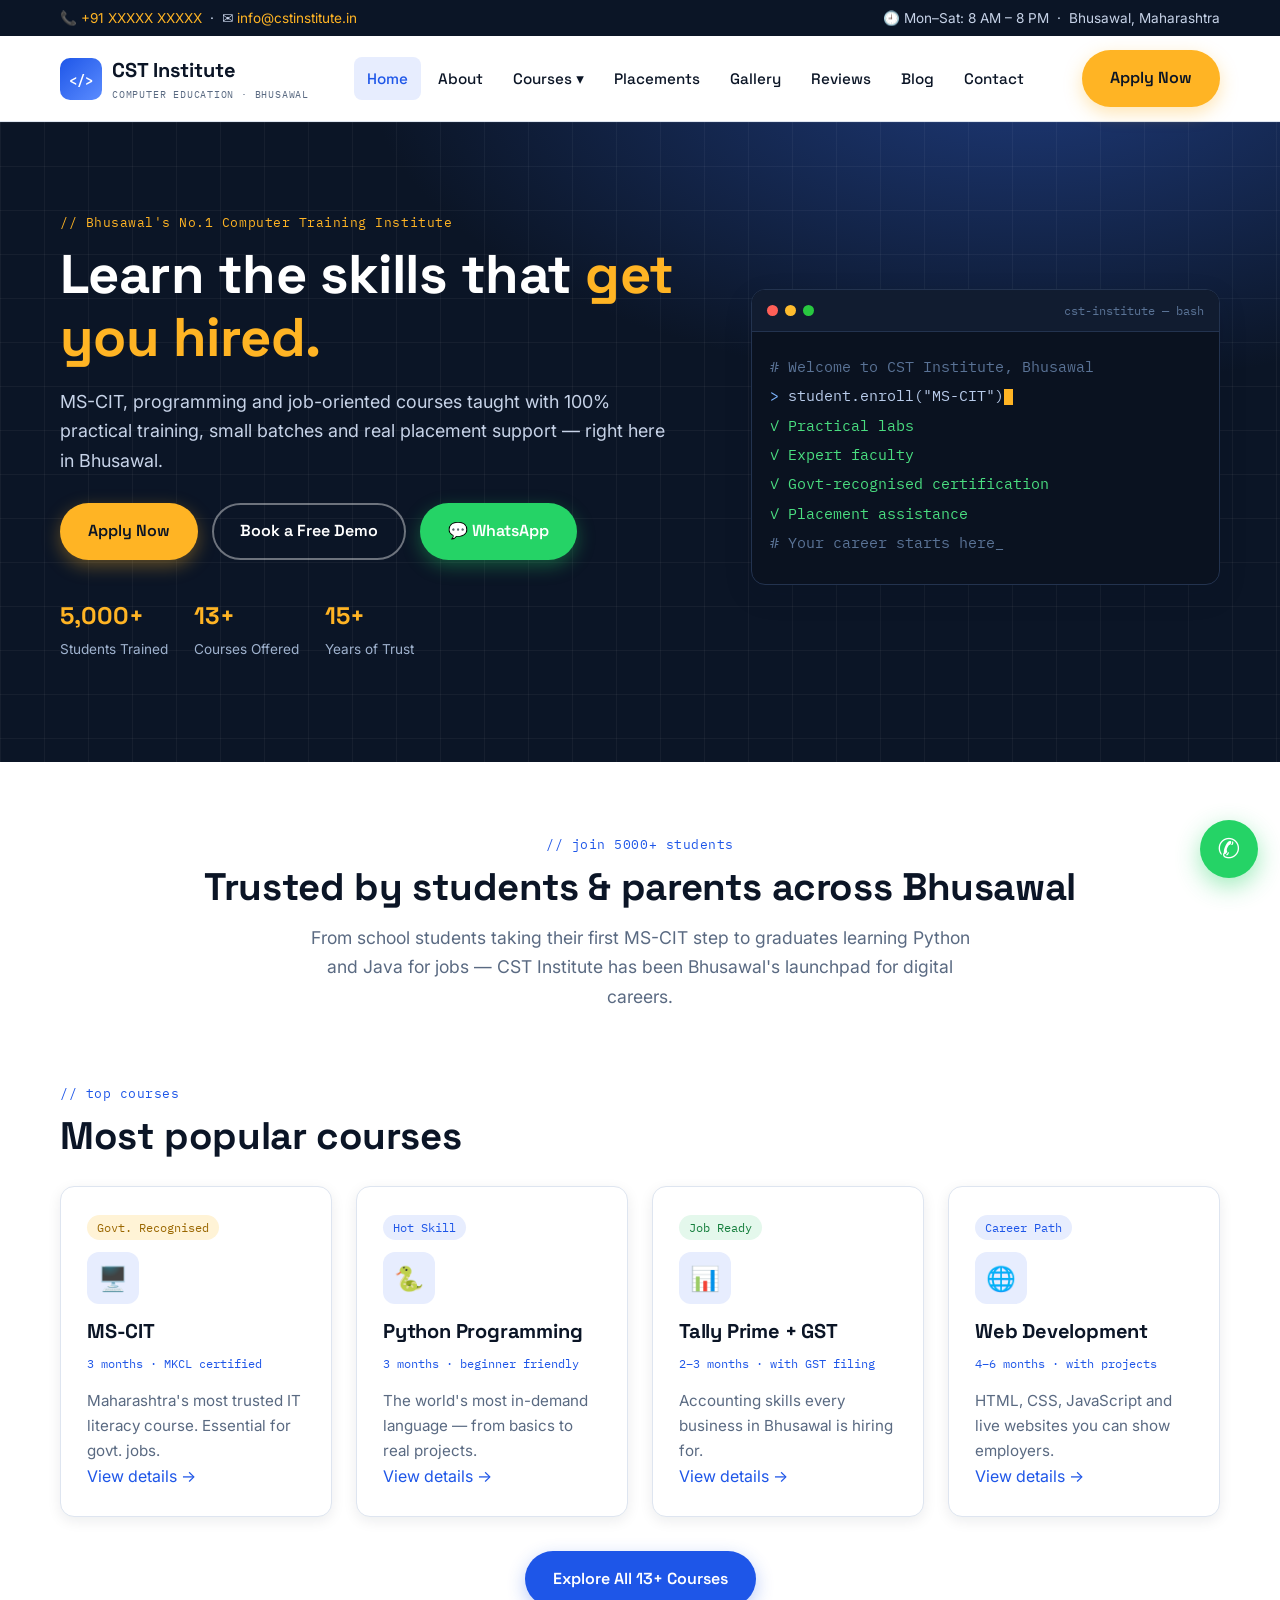
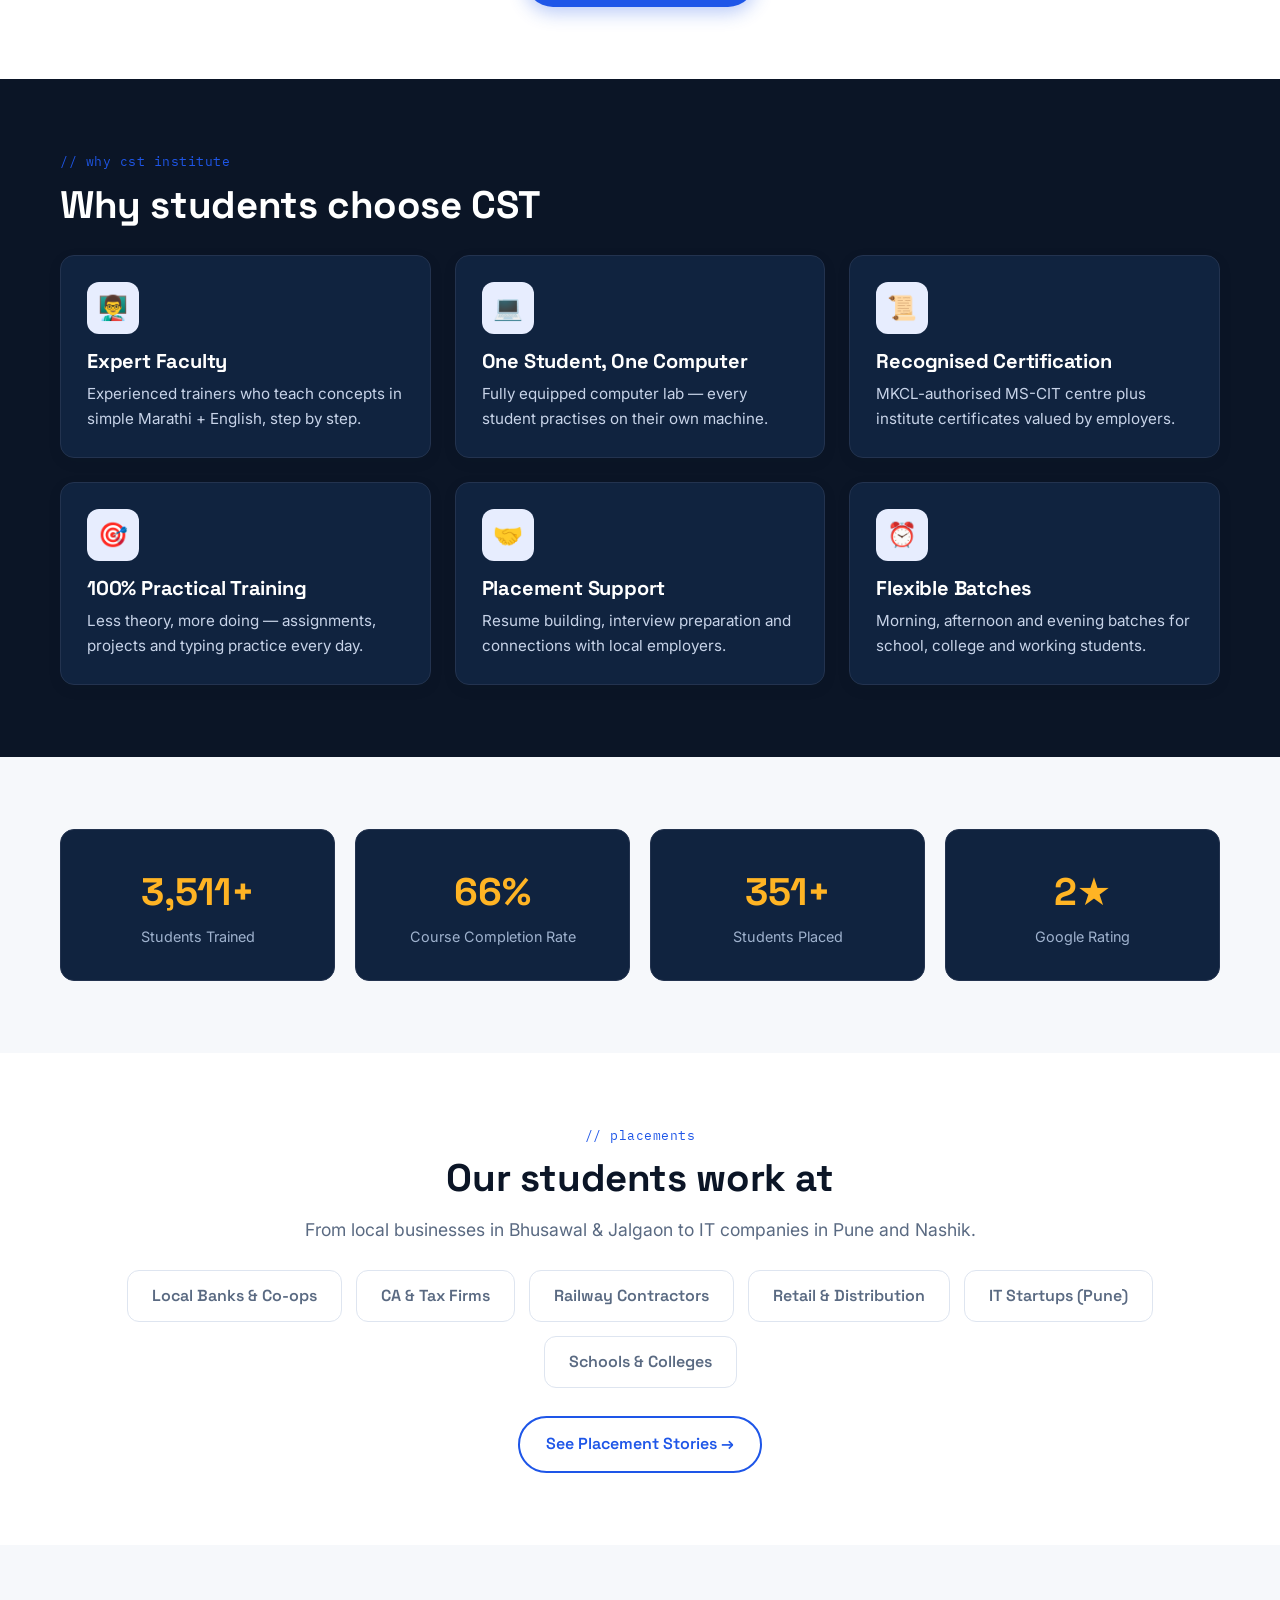
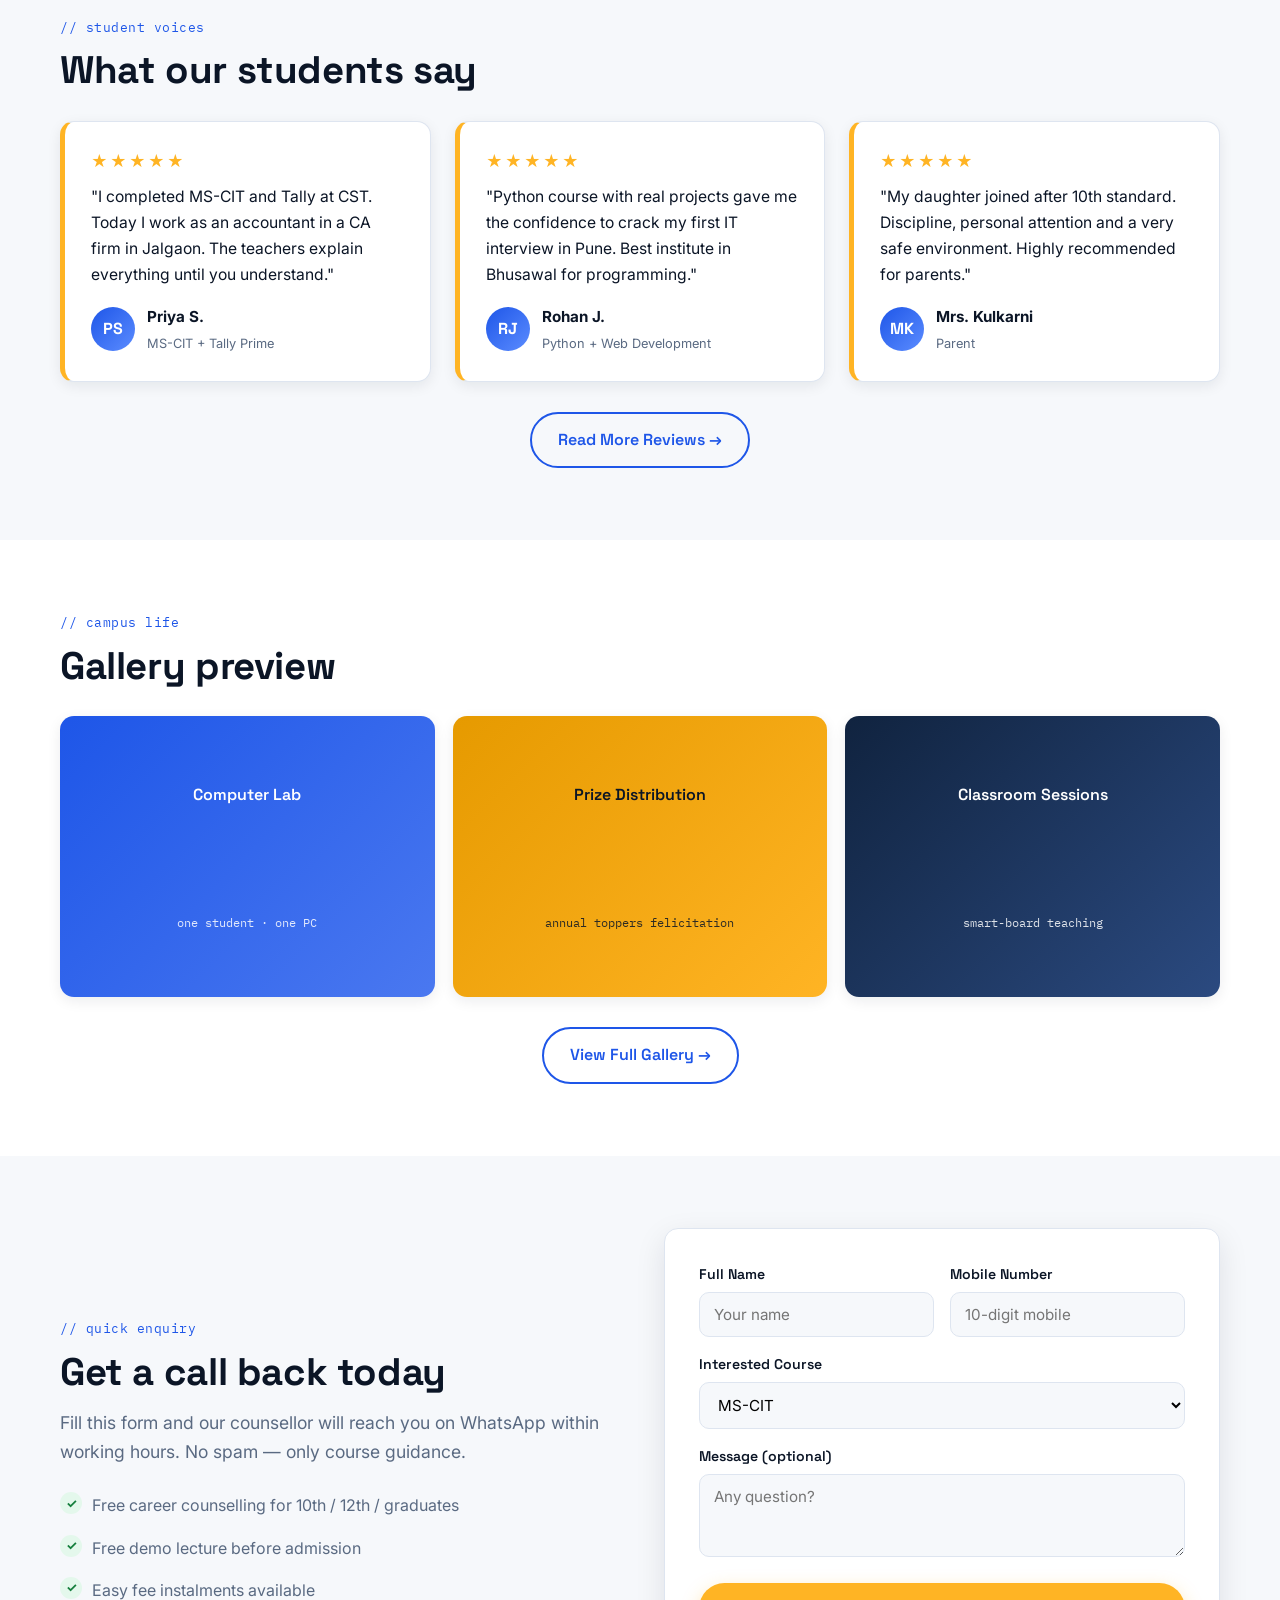
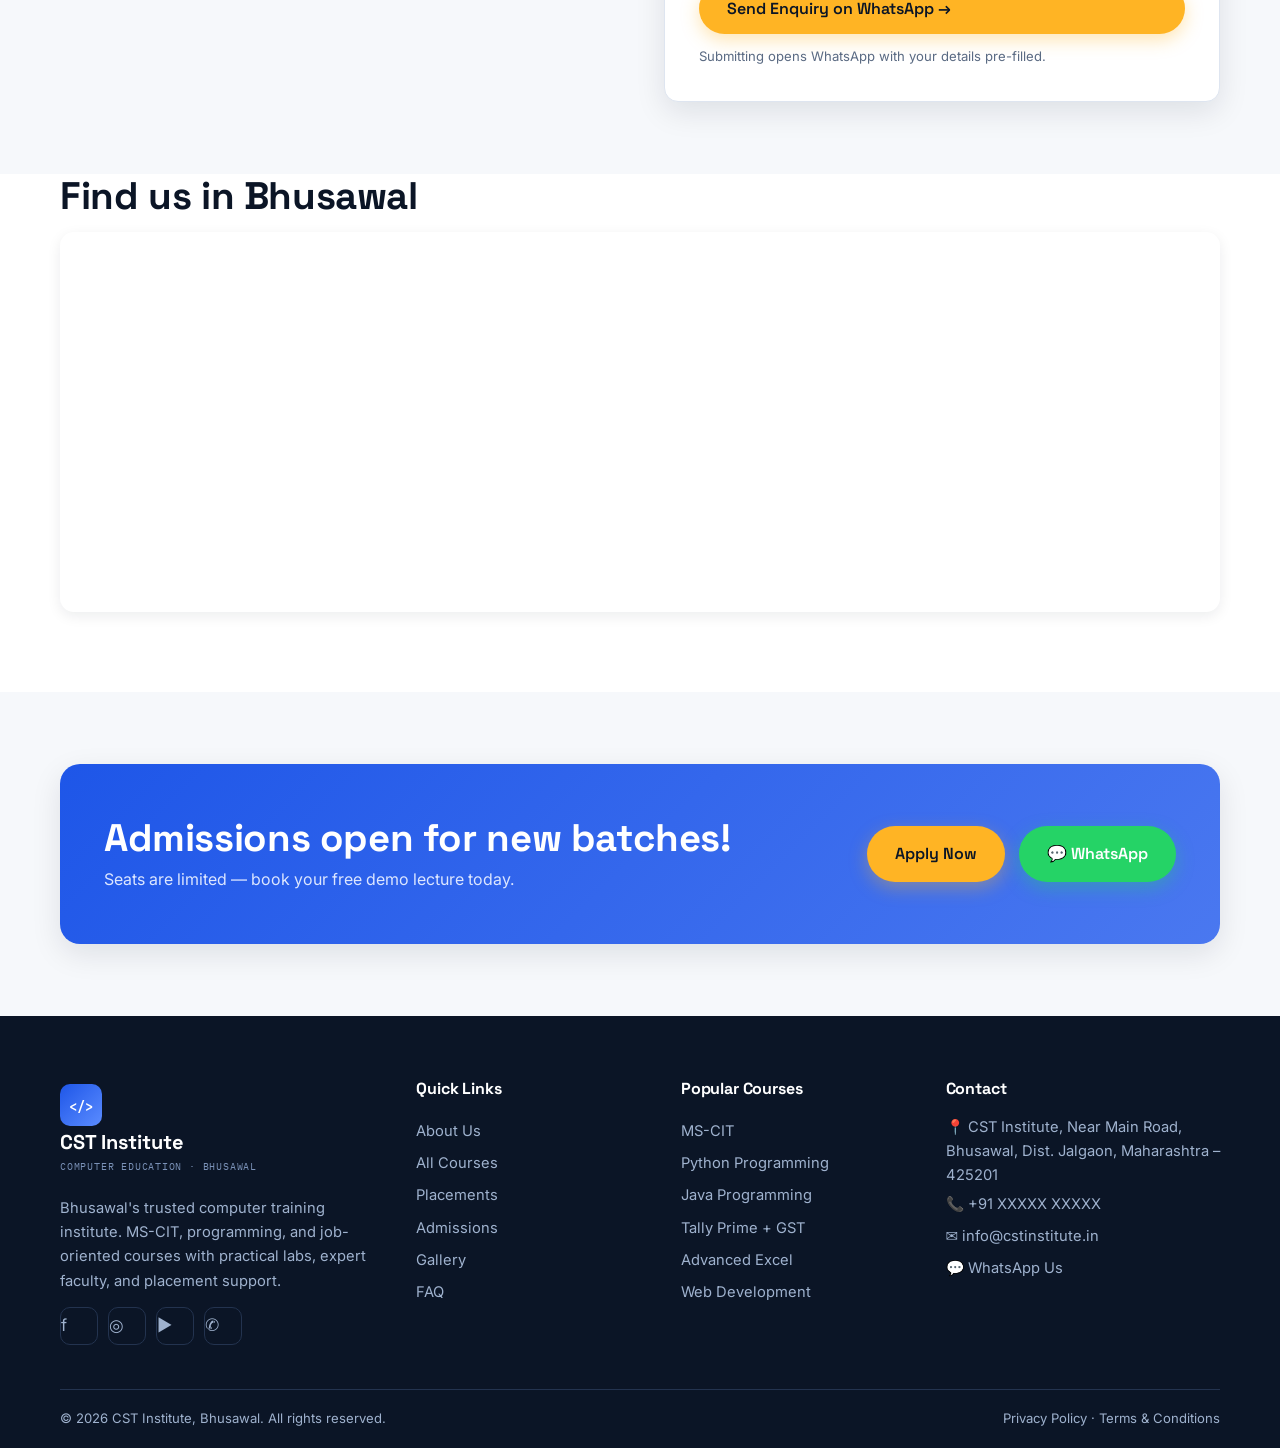
==== index.html @ aeae9a7d "Add files via upload" ====
<!DOCTYPE html>
<html lang="en">
<head>
<meta charset="UTF-8">
<meta name="viewport" content="width=device-width, initial-scale=1.0">
<title>CST Institute Bhusawal | MS-CIT, Python, Java, Tally – Best Computer Classes</title>
<meta name="description" content="Bhusawal's trusted computer institute: MS-CIT (MKCL authorised), C, C++, Java, Python, Tally Prime, Advanced Excel, AI tools & more. Free demo lecture. Apply now!">
<meta property="og:title" content="CST Institute Bhusawal | MS-CIT, Python, Java, Tally – Best Computer Classes">
<meta property="og:description" content="Bhusawal's trusted computer institute: MS-CIT (MKCL authorised), C, C++, Java, Python, Tally Prime, Advanced Excel, AI tools & more. Free demo lecture. Apply now!">
<meta property="og:type" content="website">
<link rel="preconnect" href="https://fonts.googleapis.com">
<link rel="preconnect" href="https://fonts.gstatic.com" crossorigin>
<link href="https://fonts.googleapis.com/css2?family=Space+Grotesk:wght@500;600;700&family=Inter:wght@400;500;600&family=IBM+Plex+Mono:wght@400;500&display=swap" rel="stylesheet">
<link rel="stylesheet" href="assets/style.css">
</head>
<body data-wa="91XXXXXXXXXX">

<div class="topbar">
  <div class="container">
    <span>📞 <a href="tel:+91XXXXXXXXXX">+91 XXXXX XXXXX</a> &nbsp;·&nbsp; ✉️ <a href="mailto:info@cstinstitute.in">info@cstinstitute.in</a></span>
    <span>🕘 Mon–Sat: 8 AM – 8 PM &nbsp;·&nbsp; Bhusawal, Maharashtra</span>
  </div>
</div>
<header class="site">
  <div class="container nav">
    <a class="logo" href="index.html"><span class="mark">&lt;/&gt;</span><span>CST Institute<small>COMPUTER EDUCATION · BHUSAWAL</small></span></a>
    <nav class="menu" id="menu">
      <a href="index.html" class="active">Home</a>
      <a href="about.html">About</a>
      <div class="dropdown">
        <button aria-expanded="false">Courses ▾</button>
        <div class="dropdown-panel">
          <a href="courses.html">All Courses</a>
          <a href="mscit.html">MS-CIT (MKCL)</a>
          <a href="programming.html">Programming Courses</a>
          <a href="job-oriented.html">Job-Oriented Courses</a>
        </div>
      </div>
      <a href="placements.html">Placements</a>
      <a href="gallery.html">Gallery</a>
      <a href="testimonials.html">Reviews</a>
      <a href="blog.html">Blog</a>
      <a href="contact.html">Contact</a>
    </nav>
    <div class="nav-cta">
      <a class="btn btn-primary" href="admissions.html">Apply Now</a>
      <button class="hamburger" aria-label="Open menu" aria-expanded="false">☰</button>
    </div>
  </div>
</header>

<div class="hero">
  <div class="container">
    <div>
      <span class="eyebrow">// Bhusawal's No.1 Computer Training Institute</span>
      <h1>Learn the skills that <span class="hl">get you hired.</span></h1>
      <p>MS-CIT, programming and job-oriented courses taught with 100% practical training, small batches and real placement support — right here in Bhusawal.</p>
      <div class="hero-ctas">
        <a class="btn btn-primary" href="admissions.html">Apply Now</a>
        <a class="btn btn-ghost" href="admissions.html#demo">Book a Free Demo</a>
        <a class="btn btn-wa" href="https://wa.me/91XXXXXXXXXX?text=Hi%20CST%20Institute%2C%20I%20want%20course%20details">💬 WhatsApp</a>
      </div>
      <div class="hero-badges">
        <div><strong data-count="5000" data-suffix="+">0</strong><span>Students Trained</span></div>
        <div><strong data-count="13" data-suffix="+">0</strong><span>Courses Offered</span></div>
        <div><strong data-count="15" data-suffix="+">0</strong><span>Years of Trust</span></div>
      </div>
    </div>
    <div class="terminal reveal" aria-hidden="true">
      <div class="terminal-bar"><i></i><i></i><i></i><span>cst-institute — bash</span></div>
      <div class="terminal-body">
        <div><span class="c"># Welcome to CST Institute, Bhusawal</span></div>
        <div><span class="k">&gt;</span> student.<span id="type-target"></span><span class="cursor"></span></div>
        <div><span class="ok">✓ Practical labs</span></div>
        <div><span class="ok">✓ Expert faculty</span></div>
        <div><span class="ok">✓ Govt-recognised certification</span></div>
        <div><span class="ok">✓ Placement assistance</span></div>
        <div><span class="c"># Your career starts here_</span></div>
      </div>
    </div>
  </div>
</div>

<section class="section-white">
  <div class="container center reveal">
    <span class="eyebrow">// join 5000+ students</span>
    <h2>Trusted by students &amp; parents across Bhusawal</h2>
    <p class="lead">From school students taking their first MS-CIT step to graduates learning Python and Java for jobs — CST Institute has been Bhusawal's launchpad for digital careers.</p>
  </div>
</section>

<section style="padding-top:0" class="section-white">
  <div class="container">
    <span class="eyebrow reveal">// top courses</span>
    <h2 class="reveal">Most popular courses</h2>
    <div class="grid grid-4" style="margin-top:28px">
      <div class="card reveal"><span class="tag gold">Govt. Recognised</span><div class="icon">🖥️</div><h3>MS-CIT</h3><span class="meta">3 months · MKCL certified</span><p>Maharashtra's most trusted IT literacy course. Essential for govt. jobs.</p><a href="mscit.html">View details →</a></div>
      <div class="card reveal"><span class="tag">Hot Skill</span><div class="icon">🐍</div><h3>Python Programming</h3><span class="meta">3 months · beginner friendly</span><p>The world's most in-demand language — from basics to real projects.</p><a href="programming.html">View details →</a></div>
      <div class="card reveal"><span class="tag green">Job Ready</span><div class="icon">📊</div><h3>Tally Prime + GST</h3><span class="meta">2–3 months · with GST filing</span><p>Accounting skills every business in Bhusawal is hiring for.</p><a href="job-oriented.html">View details →</a></div>
      <div class="card reveal"><span class="tag">Career Path</span><div class="icon">🌐</div><h3>Web Development</h3><span class="meta">4–6 months · with projects</span><p>HTML, CSS, JavaScript and live websites you can show employers.</p><a href="programming.html">View details →</a></div>
    </div>
    <div class="center" style="margin-top:34px"><a class="btn btn-blue" href="courses.html">Explore All 13+ Courses</a></div>
  </div>
</section>

<section class="section-dark">
  <div class="container">
    <span class="eyebrow reveal">// why cst institute</span>
    <h2 class="reveal">Why students choose CST</h2>
    <div class="grid grid-3" style="margin-top:28px">
      <div class="card reveal"><div class="icon">👨‍🏫</div><h3>Expert Faculty</h3><p>Experienced trainers who teach concepts in simple Marathi + English, step by step.</p></div>
      <div class="card reveal"><div class="icon">💻</div><h3>One Student, One Computer</h3><p>Fully equipped computer lab — every student practises on their own machine.</p></div>
      <div class="card reveal"><div class="icon">📜</div><h3>Recognised Certification</h3><p>MKCL-authorised MS-CIT centre plus institute certificates valued by employers.</p></div>
      <div class="card reveal"><div class="icon">🎯</div><h3>100% Practical Training</h3><p>Less theory, more doing — assignments, projects and typing practice every day.</p></div>
      <div class="card reveal"><div class="icon">🤝</div><h3>Placement Support</h3><p>Resume building, interview preparation and connections with local employers.</p></div>
      <div class="card reveal"><div class="icon">⏰</div><h3>Flexible Batches</h3><p>Morning, afternoon and evening batches for school, college and working students.</p></div>
    </div>
  </div>
</section>

<section>
  <div class="container">
    <div class="stats">
      <div class="stat reveal"><strong data-count="5000" data-suffix="+">0</strong><span>Students Trained</span></div>
      <div class="stat reveal"><strong data-count="95" data-suffix="%">0</strong><span>Course Completion Rate</span></div>
      <div class="stat reveal"><strong data-count="500" data-suffix="+">0</strong><span>Students Placed</span></div>
      <div class="stat reveal"><strong data-count="4.8" data-suffix="★">0</strong><span>Google Rating</span></div>
    </div>
  </div>
</section>

<section class="section-white">
  <div class="container center">
    <span class="eyebrow reveal">// placements</span>
    <h2 class="reveal">Our students work at</h2>
    <p class="lead reveal">From local businesses in Bhusawal &amp; Jalgaon to IT companies in Pune and Nashik.</p>
    <div class="logo-strip reveal" style="margin-top:26px">
      <span>Local Banks &amp; Co-ops</span><span>CA &amp; Tax Firms</span><span>Railway Contractors</span><span>Retail &amp; Distribution</span><span>IT Startups (Pune)</span><span>Schools &amp; Colleges</span>
    </div>
    <div style="margin-top:28px"><a class="btn btn-outline" href="placements.html">See Placement Stories →</a></div>
  </div>
</section>

<section>
  <div class="container">
    <span class="eyebrow reveal">// student voices</span>
    <h2 class="reveal">What our students say</h2>
    <div class="grid grid-3" style="margin-top:28px">
      <div class="quote reveal"><div class="stars">★★★★★</div><p>"I completed MS-CIT and Tally at CST. Today I work as an accountant in a CA firm in Jalgaon. The teachers explain everything until you understand."</p><footer><div class="avatar">PS</div><div><strong>Priya S.</strong><span>MS-CIT + Tally Prime</span></div></footer></div>
      <div class="quote reveal"><div class="stars">★★★★★</div><p>"Python course with real projects gave me the confidence to crack my first IT interview in Pune. Best institute in Bhusawal for programming."</p><footer><div class="avatar">RJ</div><div><strong>Rohan J.</strong><span>Python + Web Development</span></div></footer></div>
      <div class="quote reveal"><div class="stars">★★★★★</div><p>"My daughter joined after 10th standard. Discipline, personal attention and a very safe environment. Highly recommended for parents."</p><footer><div class="avatar">MK</div><div><strong>Mrs. Kulkarni</strong><span>Parent</span></div></footer></div>
    </div>
    <div class="center" style="margin-top:30px"><a class="btn btn-outline" href="testimonials.html">Read More Reviews →</a></div>
  </div>
</section>

<section class="section-white">
  <div class="container">
    <span class="eyebrow reveal">// campus life</span>
    <h2 class="reveal">Gallery preview</h2>
    <div class="gallery-grid" style="margin-top:28px">
      <div class="ph a reveal">Computer Lab<small>one student · one PC</small></div>
      <div class="ph c reveal">Prize Distribution<small>annual toppers felicitation</small></div>
      <div class="ph b reveal">Classroom Sessions<small>smart-board teaching</small></div>
    </div>
    <div class="center" style="margin-top:30px"><a class="btn btn-outline" href="gallery.html">View Full Gallery →</a></div>
  </div>
</section>

<section>
  <div class="container split">
    <div class="reveal">
      <span class="eyebrow">// quick enquiry</span>
      <h2>Get a call back today</h2>
      <p class="lead">Fill this form and our counsellor will reach you on WhatsApp within working hours. No spam — only course guidance.</p>
      <ul class="checklist" style="margin-top:18px">
        <li>Free career counselling for 10th / 12th / graduates</li>
        <li>Free demo lecture before admission</li>
        <li>Easy fee instalments available</li>
      </ul>
    </div>
    <div class="form-card reveal">
      <form class="wa-form">
        <div class="form-grid">
          <div><label for="h-name">Full Name</label><input id="h-name" name="Name" required placeholder="Your name"></div>
          <div><label for="h-phone">Mobile Number</label><input id="h-phone" name="Mobile" type="tel" required placeholder="10-digit mobile"></div>
          <div class="full"><label for="h-course">Interested Course</label>
            <select id="h-course" name="Course"><option>MS-CIT</option><option>Python</option><option>Java</option><option>C / C++</option><option>Tally Prime</option><option>Advanced Excel</option><option>Web Development</option><option>AI &amp; ChatGPT Tools</option><option>Other</option></select>
          </div>
          <div class="full"><label for="h-msg">Message (optional)</label><textarea id="h-msg" name="Message" rows="3" placeholder="Any question?"></textarea></div>
        </div>
        <button class="btn btn-primary" type="submit" style="margin-top:18px;width:100%">Send Enquiry on WhatsApp →</button>
        <p class="form-note form-success" style="display:none;color:#157F3D">✓ WhatsApp opened — press send to complete your enquiry.</p>
        <p class="form-note">Submitting opens WhatsApp with your details pre-filled.</p>
      </form>
    </div>
  </div>
</section>

<section class="section-white" style="padding-top:0">
  <div class="container">
    <h2 class="reveal">Find us in Bhusawal</h2>
    <iframe class="map-frame reveal" title="CST Institute location map" loading="lazy" src="https://www.google.com/maps?q=Bhusawal,+Maharashtra&output=embed"></iframe>
  </div>
</section>

<section>
  <div class="container">
    <div class="cta-band reveal">
      <div><h2>Admissions open for new batches!</h2><p>Seats are limited — book your free demo lecture today.</p></div>
      <div style="display:flex;gap:14px;flex-wrap:wrap">
        <a class="btn btn-primary" href="admissions.html">Apply Now</a>
        <a class="btn btn-wa" href="https://wa.me/91XXXXXXXXXX?text=Hi%2C%20I%20want%20admission%20details">💬 WhatsApp</a>
      </div>
    </div>
  </div>
</section>

<footer class="site">
  <div class="container">
    <div class="footer-grid">
      <div>
        <a class="logo" href="index.html" style="color:#fff"><span class="mark">&lt;/&gt;</span><span>CST Institute<small style="color:#7B92B8">COMPUTER EDUCATION · BHUSAWAL</small></span></a>
        <p style="margin-top:16px;color:#9FB2CE">Bhusawal's trusted computer training institute. MS-CIT, programming, and job-oriented courses with practical labs, expert faculty, and placement support.</p>
        <div class="socials">
          <a href="#" aria-label="Facebook">f</a>
          <a href="#" aria-label="Instagram">◎</a>
          <a href="#" aria-label="YouTube">▶</a>
          <a href="https://wa.me/91XXXXXXXXXX" aria-label="WhatsApp">✆</a>
        </div>
      </div>
      <div>
        <h4>Quick Links</h4>
        <a href="about.html">About Us</a>
        <a href="courses.html">All Courses</a>
        <a href="placements.html">Placements</a>
        <a href="admissions.html">Admissions</a>
        <a href="gallery.html">Gallery</a>
        <a href="faq.html">FAQ</a>
      </div>
      <div>
        <h4>Popular Courses</h4>
        <a href="mscit.html">MS-CIT</a>
        <a href="programming.html">Python Programming</a>
        <a href="programming.html">Java Programming</a>
        <a href="job-oriented.html">Tally Prime + GST</a>
        <a href="job-oriented.html">Advanced Excel</a>
        <a href="programming.html">Web Development</a>
      </div>
      <div>
        <h4>Contact</h4>
        <p style="color:#9FB2CE">📍 CST Institute, Near Main Road, Bhusawal, Dist. Jalgaon, Maharashtra – 425201</p>
        <a href="tel:+91XXXXXXXXXX">📞 +91 XXXXX XXXXX</a>
        <a href="mailto:info@cstinstitute.in">✉️ info@cstinstitute.in</a>
        <a href="https://wa.me/91XXXXXXXXXX">💬 WhatsApp Us</a>
      </div>
    </div>
    <div class="footer-bottom">
      <span>© <span id="year"></span> CST Institute, Bhusawal. All rights reserved.</span>
      <span><a href="privacy.html" style="display:inline">Privacy Policy</a> · <a href="terms.html" style="display:inline">Terms &amp; Conditions</a></span>
    </div>
  </div>
</footer>
<a class="wa-float" href="https://wa.me/91XXXXXXXXXX?text=Hi%20CST%20Institute%2C%20I%20want%20course%20details" aria-label="Chat on WhatsApp">✆</a>
<script src="assets/main.js"></script>
</body>
</html>
---- assets/style.css ----
/* ============================================================
   CST Institute, Bhusawal — Site Stylesheet
   Palette: ink #0B1526 · paper #F6F8FB · blue #1E56E8 · marigold #FFB424
   Type: Space Grotesk (display) · Inter (body) · IBM Plex Mono (labels)
   ============================================================ */
:root{
  --ink:#0B1526;
  --navy:#10233F;
  --paper:#F6F8FB;
  --white:#FFFFFF;
  --blue:#1E56E8;
  --blue-dark:#1240B8;
  --blue-soft:#E7EDFE;
  --marigold:#FFB424;
  --marigold-dark:#E69A00;
  --green:#25D366;
  --line:#DEE5F0;
  --muted:#5A6A82;
  --radius:14px;
  --shadow:0 10px 30px rgba(11,21,38,.10);
  --shadow-sm:0 4px 14px rgba(11,21,38,.08);
  --font-display:"Space Grotesk",system-ui,sans-serif;
  --font-body:"Inter",system-ui,sans-serif;
  --font-mono:"IBM Plex Mono",ui-monospace,monospace;
}
*{margin:0;padding:0;box-sizing:border-box}
html{scroll-behavior:smooth}
@media (prefers-reduced-motion:reduce){
  html{scroll-behavior:auto}
  *,*::before,*::after{animation-duration:.01ms!important;transition-duration:.01ms!important}
}
body{font-family:var(--font-body);color:var(--ink);background:var(--paper);line-height:1.65;font-size:16px}
img{max-width:100%;display:block}
a{color:var(--blue);text-decoration:none}
a:hover{text-decoration:underline}
:focus-visible{outline:3px solid var(--marigold);outline-offset:2px;border-radius:4px}
.container{width:min(1160px,92%);margin-inline:auto}
section{padding:72px 0}
h1,h2,h3,h4{font-family:var(--font-display);line-height:1.15;letter-spacing:-.01em}
h1{font-size:clamp(2rem,5vw,3.4rem)}
h2{font-size:clamp(1.6rem,3.4vw,2.4rem);margin-bottom:14px}
h3{font-size:1.25rem}
p{color:var(--muted)}
.lead{font-size:1.1rem;max-width:62ch}
.eyebrow{font-family:var(--font-mono);font-size:.82rem;letter-spacing:.04em;color:var(--blue);display:block;margin-bottom:10px}
.center{text-align:center}
.center .lead{margin-inline:auto}

/* ---------- Buttons ---------- */
.btn{display:inline-flex;align-items:center;gap:8px;font-family:var(--font-display);font-weight:600;font-size:1rem;padding:13px 26px;border-radius:999px;border:2px solid transparent;cursor:pointer;transition:transform .15s,box-shadow .15s,background .15s;text-decoration:none}
.btn:hover{text-decoration:none;transform:translateY(-2px)}
.btn-primary{background:var(--marigold);color:var(--ink);box-shadow:0 6px 18px rgba(255,180,36,.35)}
.btn-primary:hover{background:var(--marigold-dark)}
.btn-blue{background:var(--blue);color:#fff;box-shadow:0 6px 18px rgba(30,86,232,.30)}
.btn-blue:hover{background:var(--blue-dark)}
.btn-ghost{border-color:rgba(255,255,255,.4);color:#fff}
.btn-ghost:hover{border-color:#fff;background:rgba(255,255,255,.08)}
.btn-outline{border-color:var(--blue);color:var(--blue)}
.btn-outline:hover{background:var(--blue-soft)}
.btn-wa{background:var(--green);color:#fff;box-shadow:0 6px 18px rgba(37,211,102,.35)}
.btn-wa:hover{background:#1DB955}

/* ---------- Top bar + Header ---------- */
.topbar{background:var(--ink);color:#C7D3E8;font-size:.85rem;padding:7px 0}
.topbar .container{display:flex;justify-content:space-between;gap:12px;flex-wrap:wrap}
.topbar a{color:var(--marigold)}
header.site{position:sticky;top:0;z-index:50;background:rgba(255,255,255,.92);backdrop-filter:blur(10px);border-bottom:1px solid var(--line)}
.nav{display:flex;align-items:center;justify-content:space-between;padding:14px 0;gap:16px}
.logo{display:flex;align-items:center;gap:10px;font-family:var(--font-display);font-weight:700;font-size:1.25rem;color:var(--ink);text-decoration:none}
.logo:hover{text-decoration:none}
.logo .mark{width:42px;height:42px;border-radius:10px;background:linear-gradient(135deg,var(--blue),#5B8CFF);color:#fff;display:grid;place-items:center;font-family:var(--font-mono);font-size:.9rem;font-weight:600}
.logo small{display:block;font-family:var(--font-mono);font-weight:400;font-size:.62rem;color:var(--muted);letter-spacing:.08em}
nav.menu{display:flex;gap:4px;align-items:center;flex-wrap:wrap}
nav.menu>a,.dropdown>button{font-family:var(--font-display);font-weight:500;font-size:.95rem;color:var(--ink);padding:9px 13px;border-radius:8px;background:none;border:0;cursor:pointer}
nav.menu>a:hover,.dropdown>button:hover{background:var(--blue-soft);color:var(--blue);text-decoration:none}
nav.menu>a.active{color:var(--blue);background:var(--blue-soft)}
.dropdown{position:relative}
.dropdown-panel{position:absolute;top:110%;left:0;background:#fff;border:1px solid var(--line);border-radius:12px;box-shadow:var(--shadow);min-width:230px;padding:8px;display:none;z-index:60}
.dropdown-panel a{display:block;padding:10px 14px;border-radius:8px;color:var(--ink);font-size:.93rem}
.dropdown-panel a:hover{background:var(--blue-soft);color:var(--blue);text-decoration:none}
.dropdown.open .dropdown-panel{display:block}
.nav-cta{display:flex;gap:10px;align-items:center}
.hamburger{display:none;background:none;border:0;font-size:1.7rem;cursor:pointer;color:var(--ink)}

/* ---------- Hero ---------- */
.hero{background:radial-gradient(1200px 600px at 80% -10%,#1E3A7A 0%,var(--ink) 55%);color:#fff;padding:90px 0 100px;position:relative;overflow:hidden}
.hero::before{content:"";position:absolute;inset:0;background-image:linear-gradient(rgba(255,255,255,.045) 1px,transparent 1px),linear-gradient(90deg,rgba(255,255,255,.045) 1px,transparent 1px);background-size:44px 44px;pointer-events:none}
.hero .container{display:grid;grid-template-columns:1.15fr .85fr;gap:56px;align-items:center;position:relative}
.hero .eyebrow{color:var(--marigold)}
.hero h1{color:#fff;margin-bottom:18px}
.hero h1 .hl{color:var(--marigold)}
.hero p{color:#C7D3E8;font-size:1.12rem;max-width:56ch;margin-bottom:28px}
.hero-ctas{display:flex;gap:14px;flex-wrap:wrap}
.hero-badges{display:flex;gap:26px;margin-top:36px;flex-wrap:wrap}
.hero-badges div strong{display:block;font-family:var(--font-display);font-size:1.5rem;color:var(--marigold)}
.hero-badges div span{font-size:.85rem;color:#9FB2CE}

/* Terminal (signature element) */
.terminal{background:#0A1220;border:1px solid #23334F;border-radius:var(--radius);box-shadow:var(--shadow);overflow:hidden;font-family:var(--font-mono)}
.terminal-bar{display:flex;align-items:center;gap:7px;padding:11px 15px;background:#111C30;border-bottom:1px solid #23334F}
.terminal-bar i{width:11px;height:11px;border-radius:50%;display:inline-block}
.terminal-bar i:nth-child(1){background:#FF5F57}.terminal-bar i:nth-child(2){background:#FEBC2E}.terminal-bar i:nth-child(3){background:#28C840}
.terminal-bar span{margin-left:auto;font-size:.72rem;color:#5A7396}
.terminal-body{padding:20px 18px 26px;font-size:.92rem;line-height:2;color:#B9CCEB;min-height:230px}
.terminal-body .c{color:#5A7396}
.terminal-body .k{color:#7EB6FF}
.terminal-body .s{color:#FFD37E}
.terminal-body .ok{color:#4ADE80}
.cursor{display:inline-block;width:9px;height:1.1em;background:var(--marigold);vertical-align:text-bottom;animation:blink 1s steps(1) infinite}
@keyframes blink{50%{opacity:0}}

/* ---------- Cards / Grids ---------- */
.grid{display:grid;gap:24px}
.grid-2{grid-template-columns:repeat(2,1fr)}
.grid-3{grid-template-columns:repeat(3,1fr)}
.grid-4{grid-template-columns:repeat(4,1fr)}
.card{background:#fff;border:1px solid var(--line);border-radius:var(--radius);padding:26px;box-shadow:var(--shadow-sm);transition:transform .18s,box-shadow .18s}
.card:hover{transform:translateY(-4px);box-shadow:var(--shadow)}
.card .icon{width:52px;height:52px;border-radius:12px;background:var(--blue-soft);display:grid;place-items:center;font-size:1.5rem;margin-bottom:16px}
.card h3{margin-bottom:8px}
.card p{font-size:.95rem}
.card .meta{font-family:var(--font-mono);font-size:.78rem;color:var(--blue);margin:10px 0 14px;display:block}
.tag{display:inline-block;font-family:var(--font-mono);font-size:.72rem;background:var(--blue-soft);color:var(--blue);padding:3px 10px;border-radius:999px;margin-bottom:12px}
.tag.gold{background:#FFF3D6;color:#9A6700}
.tag.green{background:#E4F8EC;color:#157F3D}

/* ---------- Section themes ---------- */
.section-dark{background:var(--ink);color:#fff}
.section-dark h2{color:#fff}
.section-dark p{color:#C7D3E8}
.section-dark .card{background:var(--navy);border-color:#23334F}
.section-dark .card h3{color:#fff}
.section-blue{background:linear-gradient(135deg,var(--blue),#4A78F0);color:#fff}
.section-blue h2{color:#fff}
.section-blue p{color:#DCE6FF}
.section-white{background:#fff}

/* ---------- Stats ---------- */
.stats{display:grid;grid-template-columns:repeat(4,1fr);gap:20px;text-align:center}
.stat{background:var(--navy);border:1px solid #23334F;border-radius:var(--radius);padding:30px 16px}
.stat strong{display:block;font-family:var(--font-display);font-size:2.4rem;color:var(--marigold)}
.stat span{font-size:.9rem;color:#9FB2CE}

/* ---------- Tables ---------- */
table{width:100%;border-collapse:collapse;background:#fff;border-radius:var(--radius);overflow:hidden;box-shadow:var(--shadow-sm)}
th,td{padding:14px 18px;text-align:left;border-bottom:1px solid var(--line);font-size:.95rem}
th{background:var(--ink);color:#fff;font-family:var(--font-display);font-weight:600}
tr:last-child td{border-bottom:0}
td{color:var(--muted)}
td:first-child{color:var(--ink);font-weight:600}

/* ---------- Testimonials ---------- */
.quote{background:#fff;border:1px solid var(--line);border-left:5px solid var(--marigold);border-radius:var(--radius);padding:26px;box-shadow:var(--shadow-sm)}
.quote p{font-size:.98rem;color:var(--ink)}
.quote footer{margin-top:16px;display:flex;align-items:center;gap:12px}
.quote .avatar{width:44px;height:44px;border-radius:50%;background:linear-gradient(135deg,var(--blue),#5B8CFF);color:#fff;display:grid;place-items:center;font-family:var(--font-display);font-weight:700}
.quote footer strong{display:block;font-size:.95rem}
.quote footer span{font-size:.8rem;color:var(--muted)}
.stars{color:var(--marigold);letter-spacing:2px;margin-bottom:10px}

/* ---------- Gallery ---------- */
.gallery-grid{display:grid;grid-template-columns:repeat(3,1fr);gap:18px}
.ph{aspect-ratio:4/3;border-radius:var(--radius);display:grid;place-items:center;text-align:center;color:#fff;font-family:var(--font-display);font-weight:600;padding:16px;position:relative;overflow:hidden;box-shadow:var(--shadow-sm)}
.ph small{display:block;font-family:var(--font-mono);font-weight:400;font-size:.72rem;opacity:.85;margin-top:6px}
.ph.a{background:linear-gradient(135deg,#1E56E8,#4A78F0)}
.ph.b{background:linear-gradient(135deg,#10233F,#2B4A80)}
.ph.c{background:linear-gradient(135deg,#E69A00,#FFB424);color:var(--ink)}
.ph.d{background:linear-gradient(135deg,#0E7A55,#25D366)}

/* ---------- FAQ ---------- */
.faq-item{background:#fff;border:1px solid var(--line);border-radius:12px;margin-bottom:12px;overflow:hidden}
.faq-item summary{cursor:pointer;padding:18px 22px;font-family:var(--font-display);font-weight:600;list-style:none;display:flex;justify-content:space-between;align-items:center;gap:12px}
.faq-item summary::-webkit-details-marker{display:none}
.faq-item summary::after{content:"+";font-size:1.4rem;color:var(--blue);flex-shrink:0}
.faq-item[open] summary::after{content:"–"}
.faq-item .faq-a{padding:0 22px 20px;color:var(--muted);font-size:.95rem}

/* ---------- Forms ---------- */
.form-card{background:#fff;border:1px solid var(--line);border-radius:var(--radius);padding:34px;box-shadow:var(--shadow)}
.form-grid{display:grid;grid-template-columns:1fr 1fr;gap:16px}
.form-grid .full{grid-column:1/-1}
label{font-family:var(--font-display);font-weight:600;font-size:.88rem;display:block;margin-bottom:6px}
input,select,textarea{width:100%;padding:12px 14px;border:1.5px solid var(--line);border-radius:10px;font-family:var(--font-body);font-size:.95rem;background:var(--paper)}
input:focus,select:focus,textarea:focus{outline:none;border-color:var(--blue);background:#fff}
.form-note{font-size:.82rem;color:var(--muted);margin-top:12px}

/* ---------- CTA band ---------- */
.cta-band{background:linear-gradient(135deg,var(--blue),#4A78F0);border-radius:20px;padding:52px 44px;color:#fff;display:flex;justify-content:space-between;align-items:center;gap:28px;flex-wrap:wrap;box-shadow:var(--shadow)}
.cta-band h2{color:#fff;margin-bottom:6px}
.cta-band p{color:#DCE6FF;margin:0}

/* ---------- Timeline / steps ---------- */
.steps{counter-reset:step;display:grid;grid-template-columns:repeat(4,1fr);gap:22px}
.step{background:#fff;border:1px solid var(--line);border-radius:var(--radius);padding:26px;position:relative}
.step::before{counter-increment:step;content:counter(step,decimal-leading-zero);font-family:var(--font-mono);color:var(--marigold-dark);background:#FFF3D6;padding:4px 10px;border-radius:8px;font-size:.85rem;display:inline-block;margin-bottom:14px}
.step h3{font-size:1.05rem;margin-bottom:6px}
.step p{font-size:.9rem}

/* ---------- Footer ---------- */
footer.site{background:var(--ink);color:#9FB2CE;padding:64px 0 0;font-size:.92rem}
.footer-grid{display:grid;grid-template-columns:1.4fr 1fr 1fr 1.2fr;gap:36px;padding-bottom:44px}
footer.site h4{color:#fff;font-size:1rem;margin-bottom:16px}
footer.site a{color:#9FB2CE;display:block;padding:4px 0}
footer.site a:hover{color:var(--marigold)}
.footer-bottom{border-top:1px solid #23334F;padding:18px 0;display:flex;justify-content:space-between;gap:12px;flex-wrap:wrap;font-size:.82rem}
.socials{display:flex;gap:10px;margin-top:14px}
.socials a{width:38px;height:38px;border:1px solid #23334F;border-radius:10px;display:grid;place-items:center;font-size:1.05rem;padding:0}
.socials a:hover{border-color:var(--marigold)}

/* ---------- Floating WhatsApp ---------- */
.wa-float{position:fixed;bottom:22px;right:22px;z-index:80;background:var(--green);color:#fff;width:58px;height:58px;border-radius:50%;display:grid;place-items:center;font-size:1.7rem;box-shadow:0 8px 24px rgba(37,211,102,.45);transition:transform .15s}
.wa-float:hover{transform:scale(1.08);text-decoration:none}

/* ---------- Page hero (inner pages) ---------- */
.page-hero{background:radial-gradient(900px 400px at 85% -20%,#1E3A7A 0%,var(--ink) 60%);color:#fff;padding:64px 0 56px}
.page-hero h1{color:#fff;margin-bottom:10px}
.page-hero p{color:#C7D3E8;max-width:64ch}
.crumbs{font-family:var(--font-mono);font-size:.78rem;color:#7B92B8;margin-bottom:16px}
.crumbs a{color:#7B92B8}

/* ---------- Misc ---------- */
.checklist{list-style:none}
.checklist li{padding:8px 0 8px 32px;position:relative;color:var(--muted)}
.checklist li::before{content:"✓";position:absolute;left:0;top:8px;width:22px;height:22px;background:#E4F8EC;color:#157F3D;border-radius:50%;display:grid;place-items:center;font-size:.8rem;font-weight:700}
.split{display:grid;grid-template-columns:1fr 1fr;gap:48px;align-items:center}
.notice{background:#FFF3D6;border:1px solid #F5D687;border-radius:12px;padding:16px 20px;font-size:.9rem;color:#7A5200}
.map-frame{border:0;width:100%;height:380px;border-radius:var(--radius);box-shadow:var(--shadow-sm)}
.logo-strip{display:flex;gap:14px;flex-wrap:wrap;justify-content:center}
.logo-strip span{font-family:var(--font-display);font-weight:600;background:#fff;border:1px solid var(--line);padding:12px 24px;border-radius:12px;color:var(--muted)}
.reveal{opacity:0;transform:translateY(24px);transition:opacity .6s,transform .6s}
.reveal.in{opacity:1;transform:none}

/* ---------- Responsive ---------- */
@media (max-width:980px){
  .grid-4{grid-template-columns:repeat(2,1fr)}
  .grid-3{grid-template-columns:repeat(2,1fr)}
  .stats{grid-template-columns:repeat(2,1fr)}
  .steps{grid-template-columns:repeat(2,1fr)}
  .footer-grid{grid-template-columns:1fr 1fr}
  .hero .container,.split{grid-template-columns:1fr}
  .gallery-grid{grid-template-columns:repeat(2,1fr)}
}
@media (max-width:720px){
  nav.menu{display:none;position:absolute;top:100%;left:0;right:0;background:#fff;flex-direction:column;align-items:stretch;padding:14px;border-bottom:1px solid var(--line);box-shadow:var(--shadow)}
  nav.menu.open{display:flex}
  .dropdown-panel{position:static;box-shadow:none;border:0;padding-left:16px}
  .hamburger{display:block}
  .nav-cta .btn{display:none}
  .grid-2,.grid-3,.grid-4,.form-grid,.gallery-grid{grid-template-columns:1fr}
  section{padding:52px 0}
  .cta-band{padding:36px 26px}
}
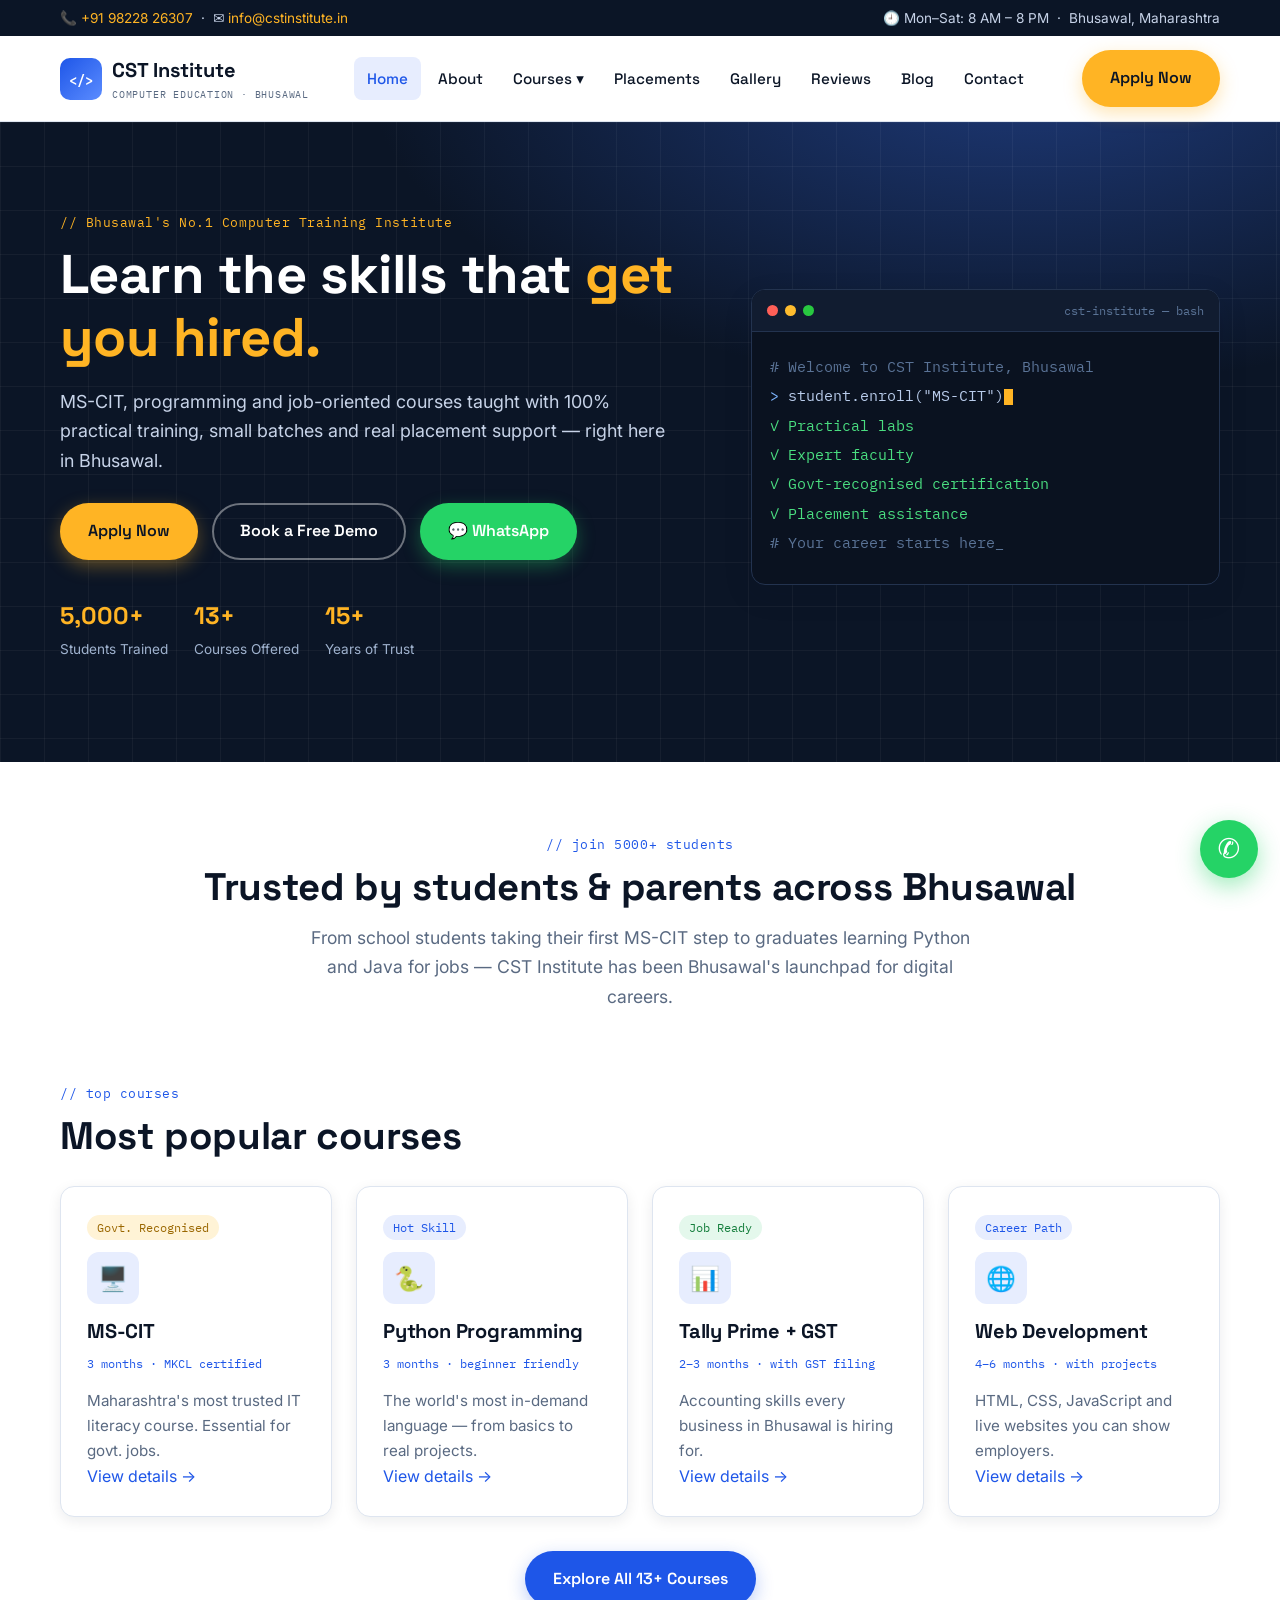
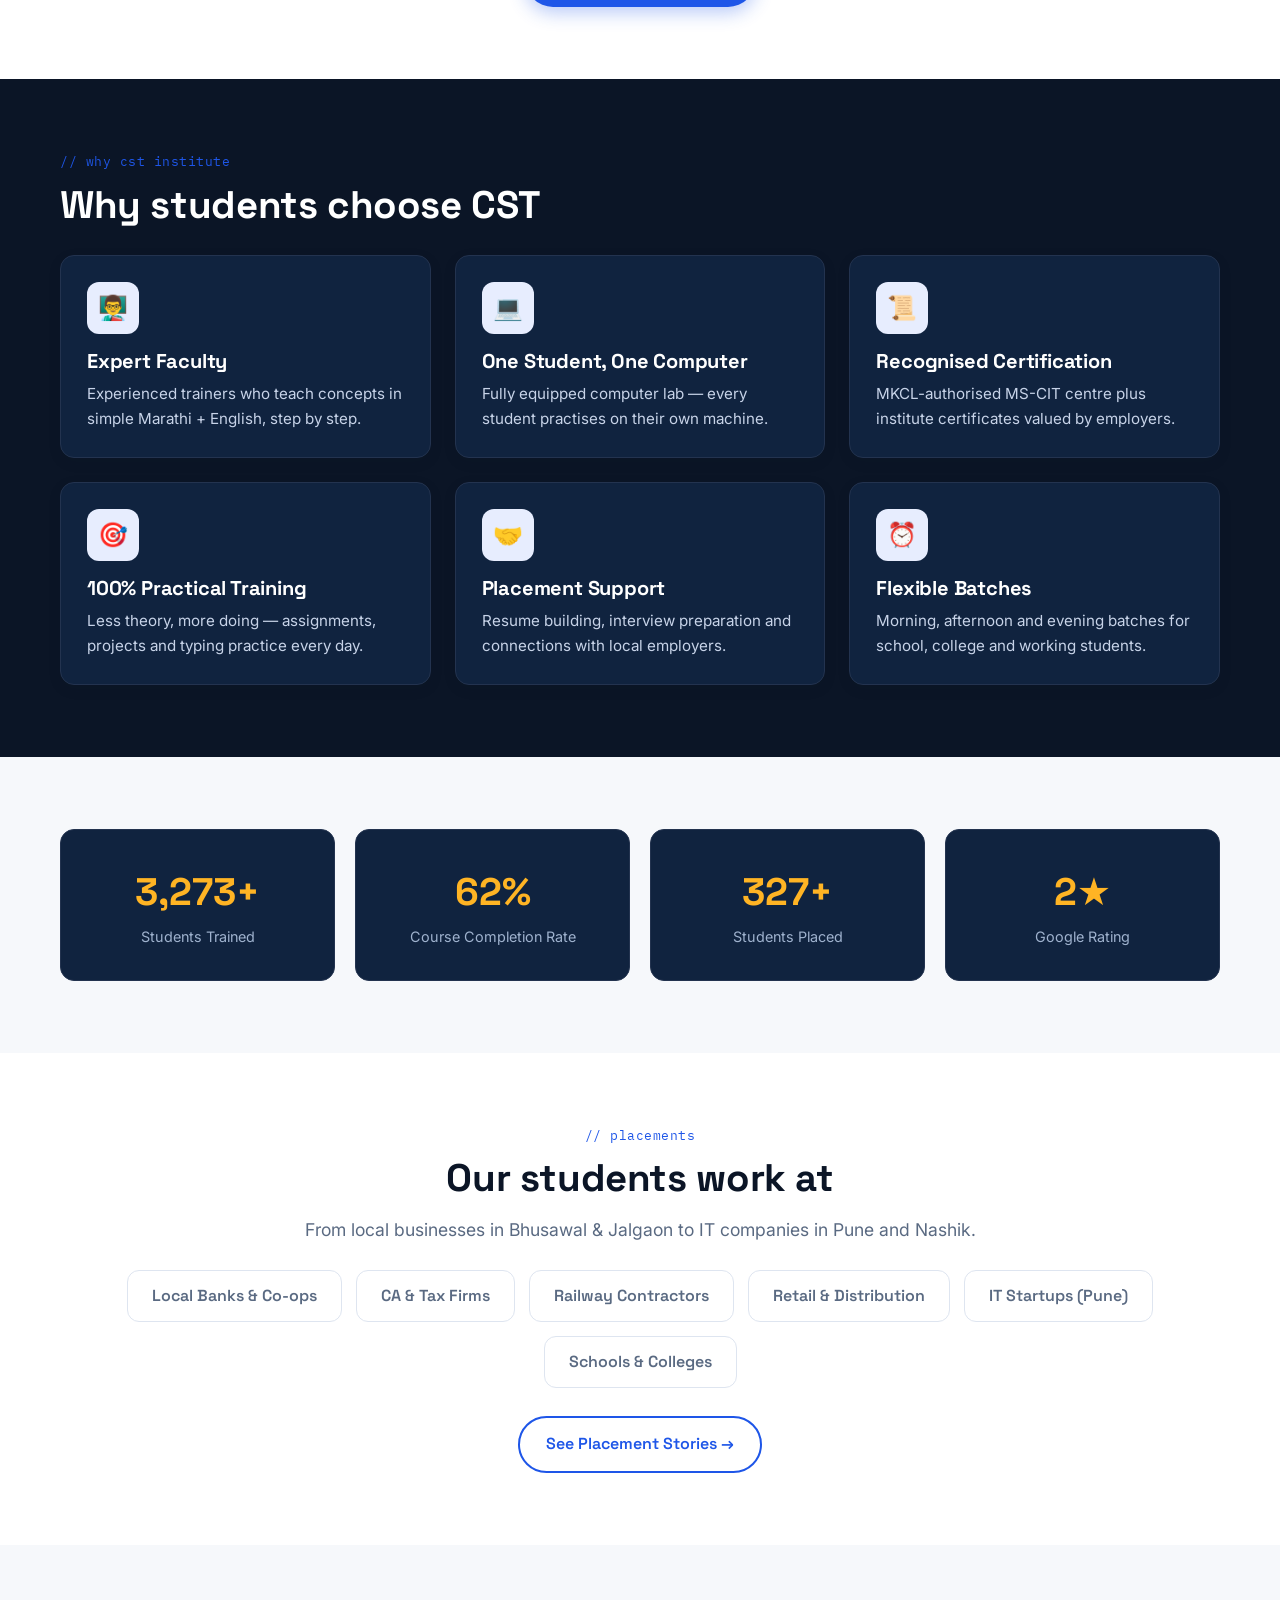
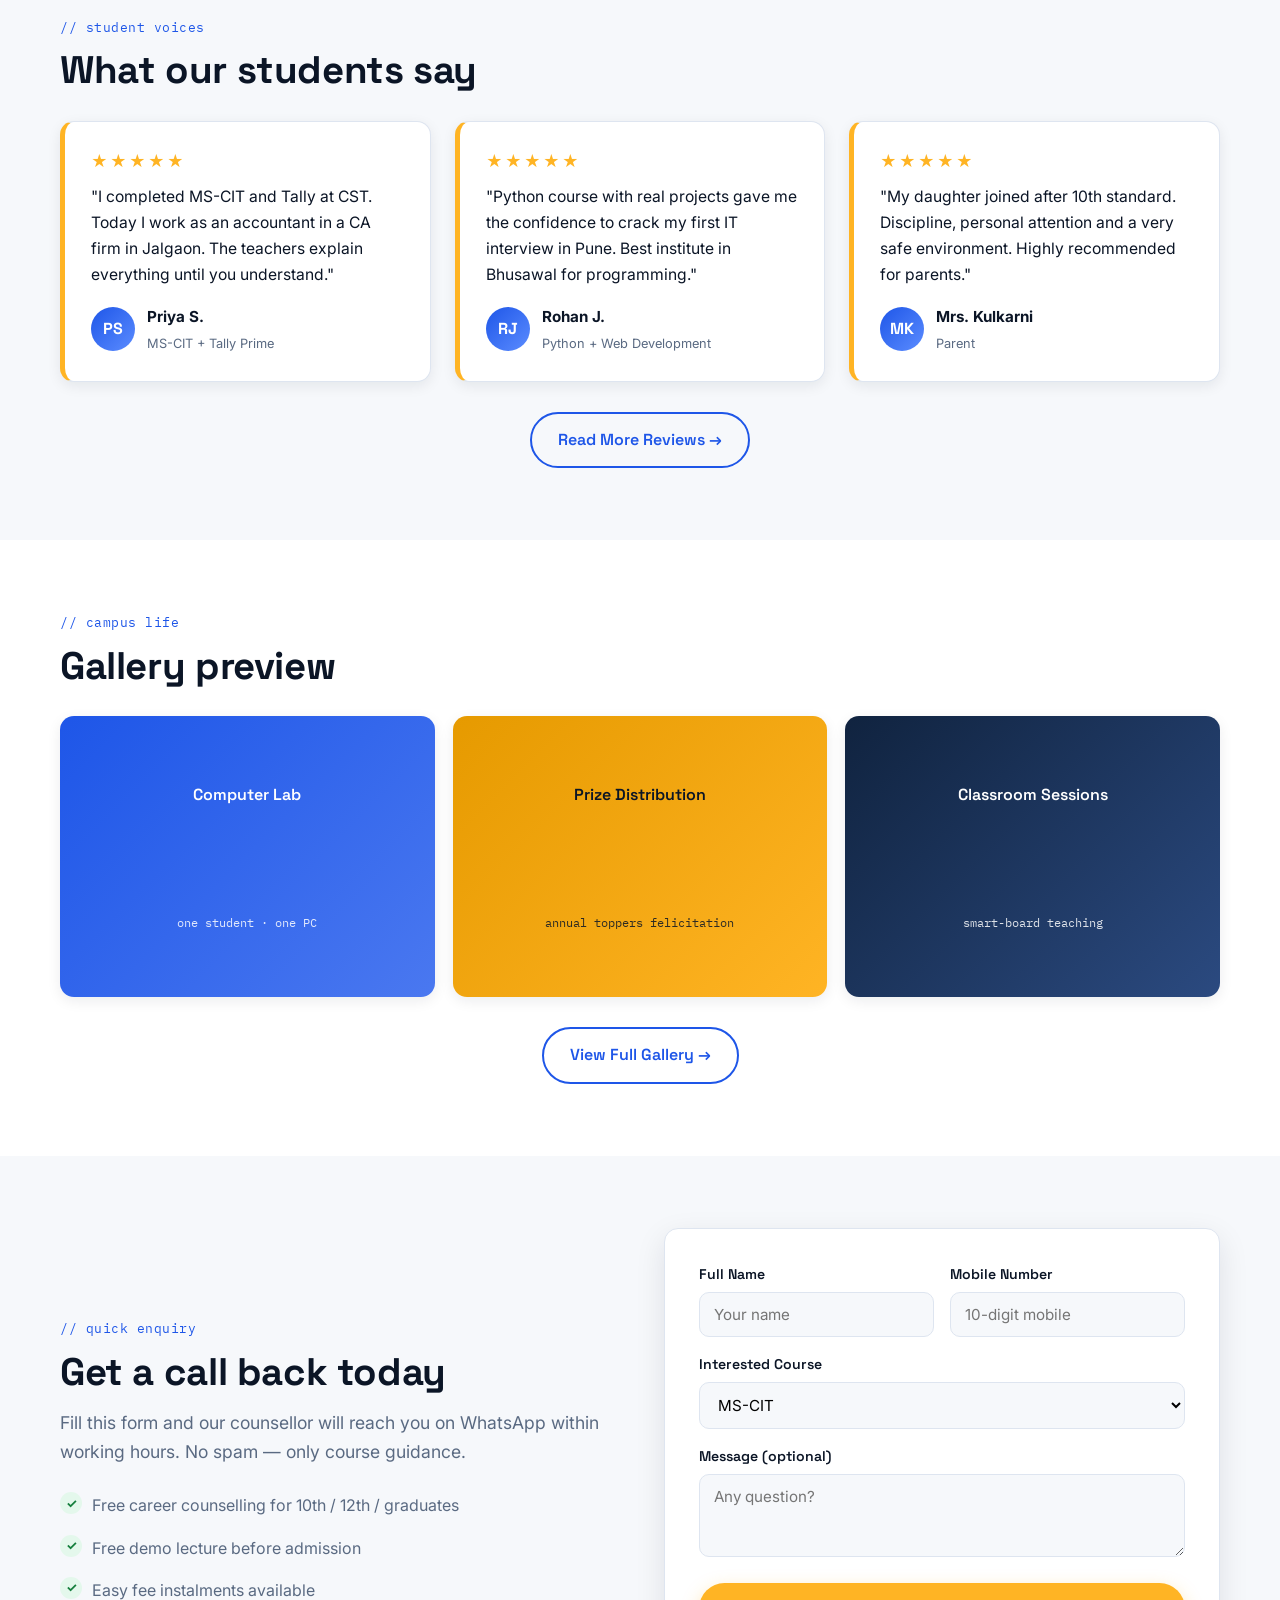
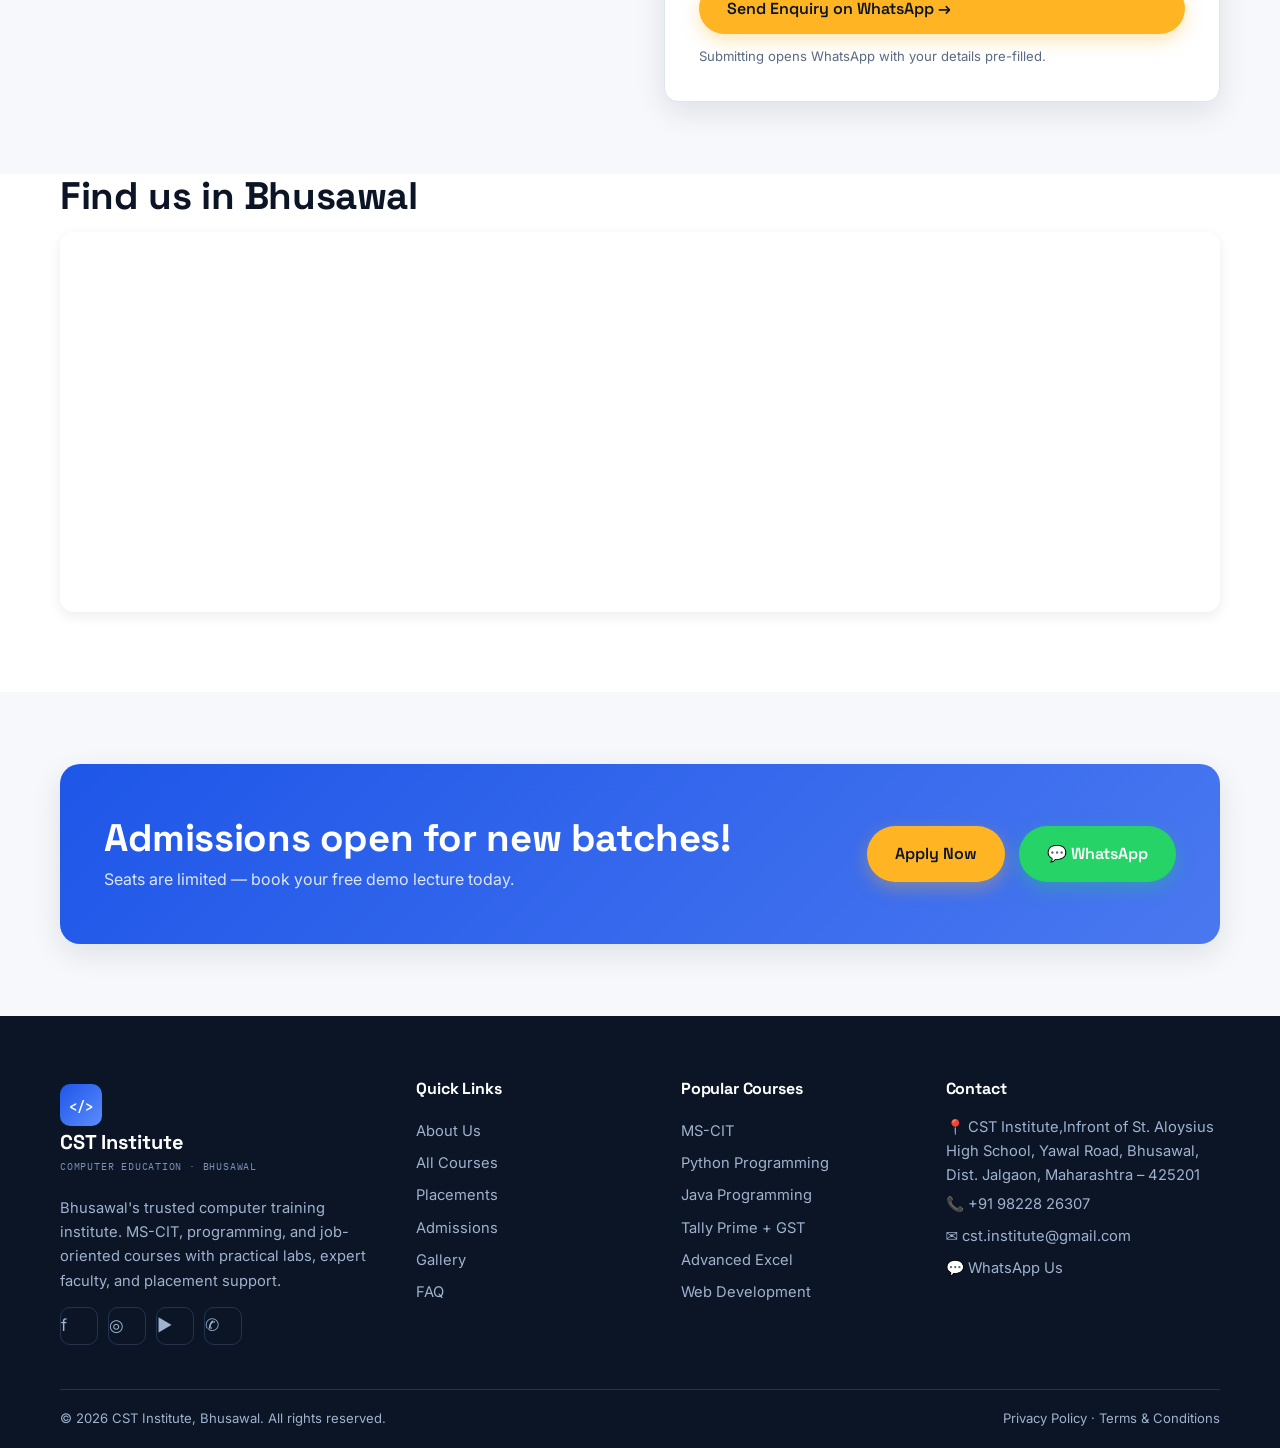
==== commit 60e1d077: "Update index.html" ====
--- a/index.html
+++ b/index.html
@@ -13,11 +13,11 @@
 <link href="https://fonts.googleapis.com/css2?family=Space+Grotesk:wght@500;600;700&family=Inter:wght@400;500;600&family=IBM+Plex+Mono:wght@400;500&display=swap" rel="stylesheet">
 <link rel="stylesheet" href="assets/style.css">
 </head>
-<body data-wa="91XXXXXXXXXX">
+<body data-wa="917083021167">
 
 <div class="topbar">
   <div class="container">
-    <span>📞 <a href="tel:+91XXXXXXXXXX">+91 XXXXX XXXXX</a> &nbsp;·&nbsp; ✉️ <a href="mailto:info@cstinstitute.in">info@cstinstitute.in</a></span>
+    <span>📞 <a href="tel:+917083021167">+91 98228 26307</a> &nbsp;·&nbsp; ✉️ <a href="mailto:info@cstinstitute.in">info@cstinstitute.in</a></span>
     <span>🕘 Mon–Sat: 8 AM – 8 PM &nbsp;·&nbsp; Bhusawal, Maharashtra</span>
   </div>
 </div>
@@ -58,7 +58,7 @@
       <div class="hero-ctas">
         <a class="btn btn-primary" href="admissions.html">Apply Now</a>
         <a class="btn btn-ghost" href="admissions.html#demo">Book a Free Demo</a>
-        <a class="btn btn-wa" href="https://wa.me/91XXXXXXXXXX?text=Hi%20CST%20Institute%2C%20I%20want%20course%20details">💬 WhatsApp</a>
+        <a class="btn btn-wa" href="https://wa.me/917083021167?text=Hi%20CST%20Institute%2C%20I%20want%20course%20details">💬 WhatsApp</a>
       </div>
       <div class="hero-badges">
         <div><strong data-count="5000" data-suffix="+">0</strong><span>Students Trained</span></div>
@@ -210,7 +210,7 @@
       <div><h2>Admissions open for new batches!</h2><p>Seats are limited — book your free demo lecture today.</p></div>
       <div style="display:flex;gap:14px;flex-wrap:wrap">
         <a class="btn btn-primary" href="admissions.html">Apply Now</a>
-        <a class="btn btn-wa" href="https://wa.me/91XXXXXXXXXX?text=Hi%2C%20I%20want%20admission%20details">💬 WhatsApp</a>
+        <a class="btn btn-wa" href="https://wa.me/917083021167?text=Hi%2C%20I%20want%20admission%20details">💬 WhatsApp</a>
       </div>
     </div>
   </div>
@@ -226,7 +226,7 @@
           <a href="#" aria-label="Facebook">f</a>
           <a href="#" aria-label="Instagram">◎</a>
           <a href="#" aria-label="YouTube">▶</a>
-          <a href="https://wa.me/91XXXXXXXXXX" aria-label="WhatsApp">✆</a>
+          <a href="https://wa.me/917083021167" aria-label="WhatsApp">✆</a>
         </div>
       </div>
       <div>
@@ -249,10 +249,10 @@
       </div>
       <div>
         <h4>Contact</h4>
-        <p style="color:#9FB2CE">📍 CST Institute, Near Main Road, Bhusawal, Dist. Jalgaon, Maharashtra – 425201</p>
-        <a href="tel:+91XXXXXXXXXX">📞 +91 XXXXX XXXXX</a>
-        <a href="mailto:info@cstinstitute.in">✉️ info@cstinstitute.in</a>
-        <a href="https://wa.me/91XXXXXXXXXX">💬 WhatsApp Us</a>
+        <p style="color:#9FB2CE">📍 CST Institute,Infront of St. Aloysius High School, Yawal Road, Bhusawal, Dist. Jalgaon, Maharashtra – 425201</p>
+        <a href="tel:+917083021167">📞 +91 98228 26307</a>
+        <a href="mailto:chavhan.cst@gmail.com">✉️ cst.institute@gmail.com</a>
+        <a href="https://wa.me/917083021167">💬 WhatsApp Us</a>
       </div>
     </div>
     <div class="footer-bottom">
@@ -261,7 +261,7 @@
     </div>
   </div>
 </footer>
-<a class="wa-float" href="https://wa.me/91XXXXXXXXXX?text=Hi%20CST%20Institute%2C%20I%20want%20course%20details" aria-label="Chat on WhatsApp">✆</a>
+<a class="wa-float" href="https://wa.me/917083021167?text=Hi%20CST%20Institute%2C%20I%20want%20course%20details" aria-label="Chat on WhatsApp">✆</a>
 <script src="assets/main.js"></script>
 </body>
 </html>
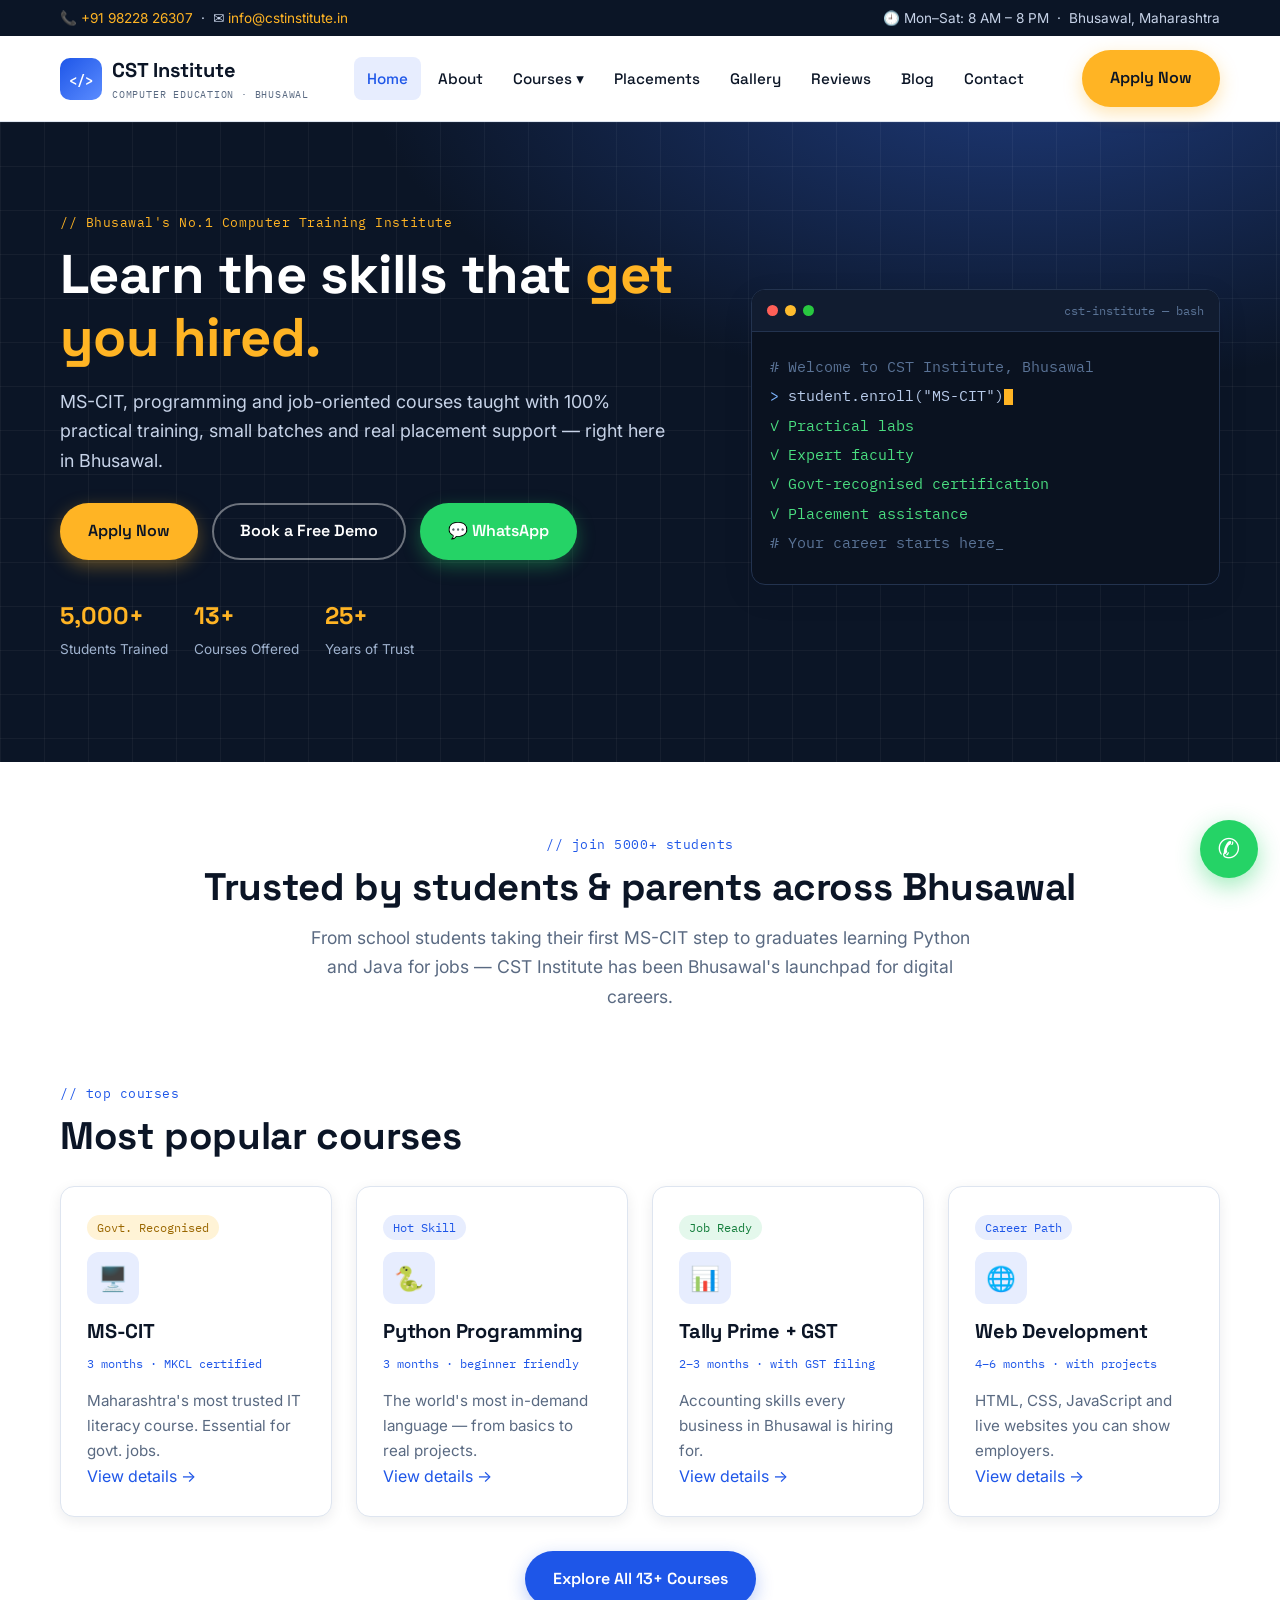
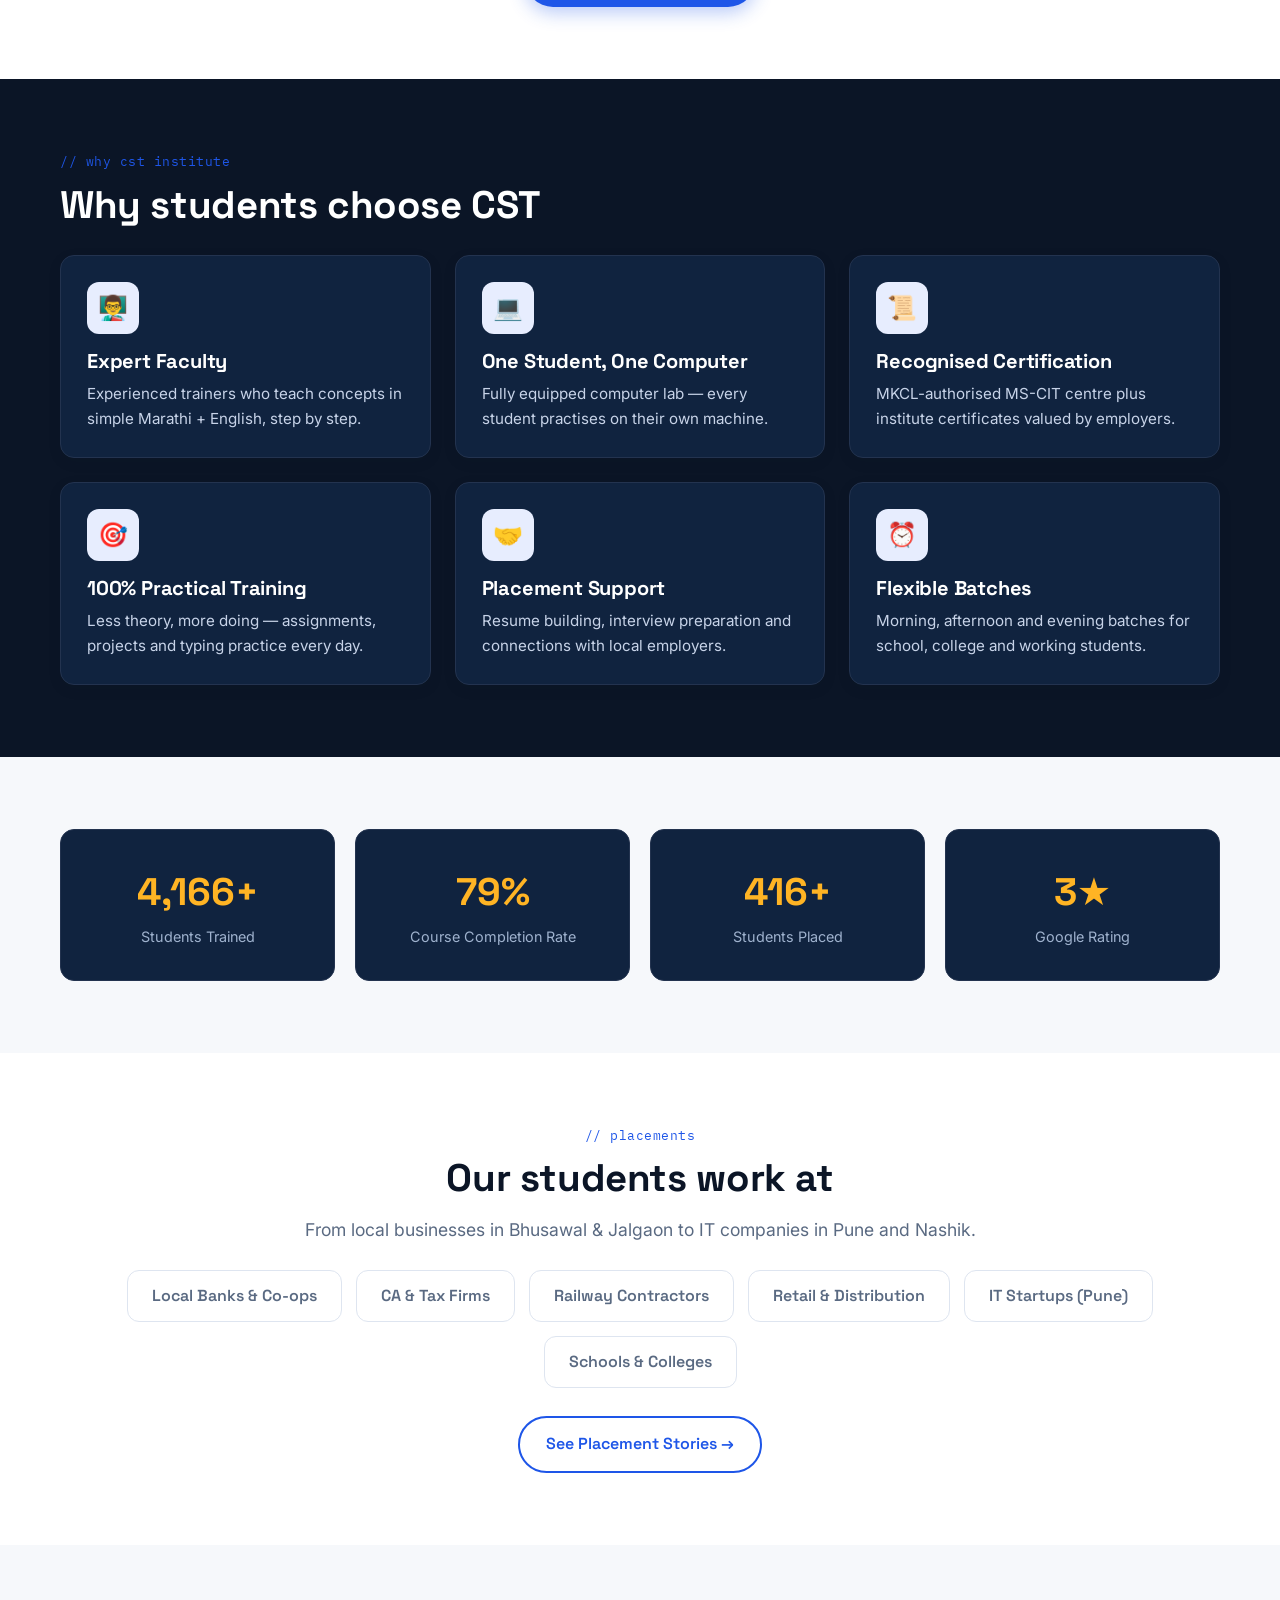
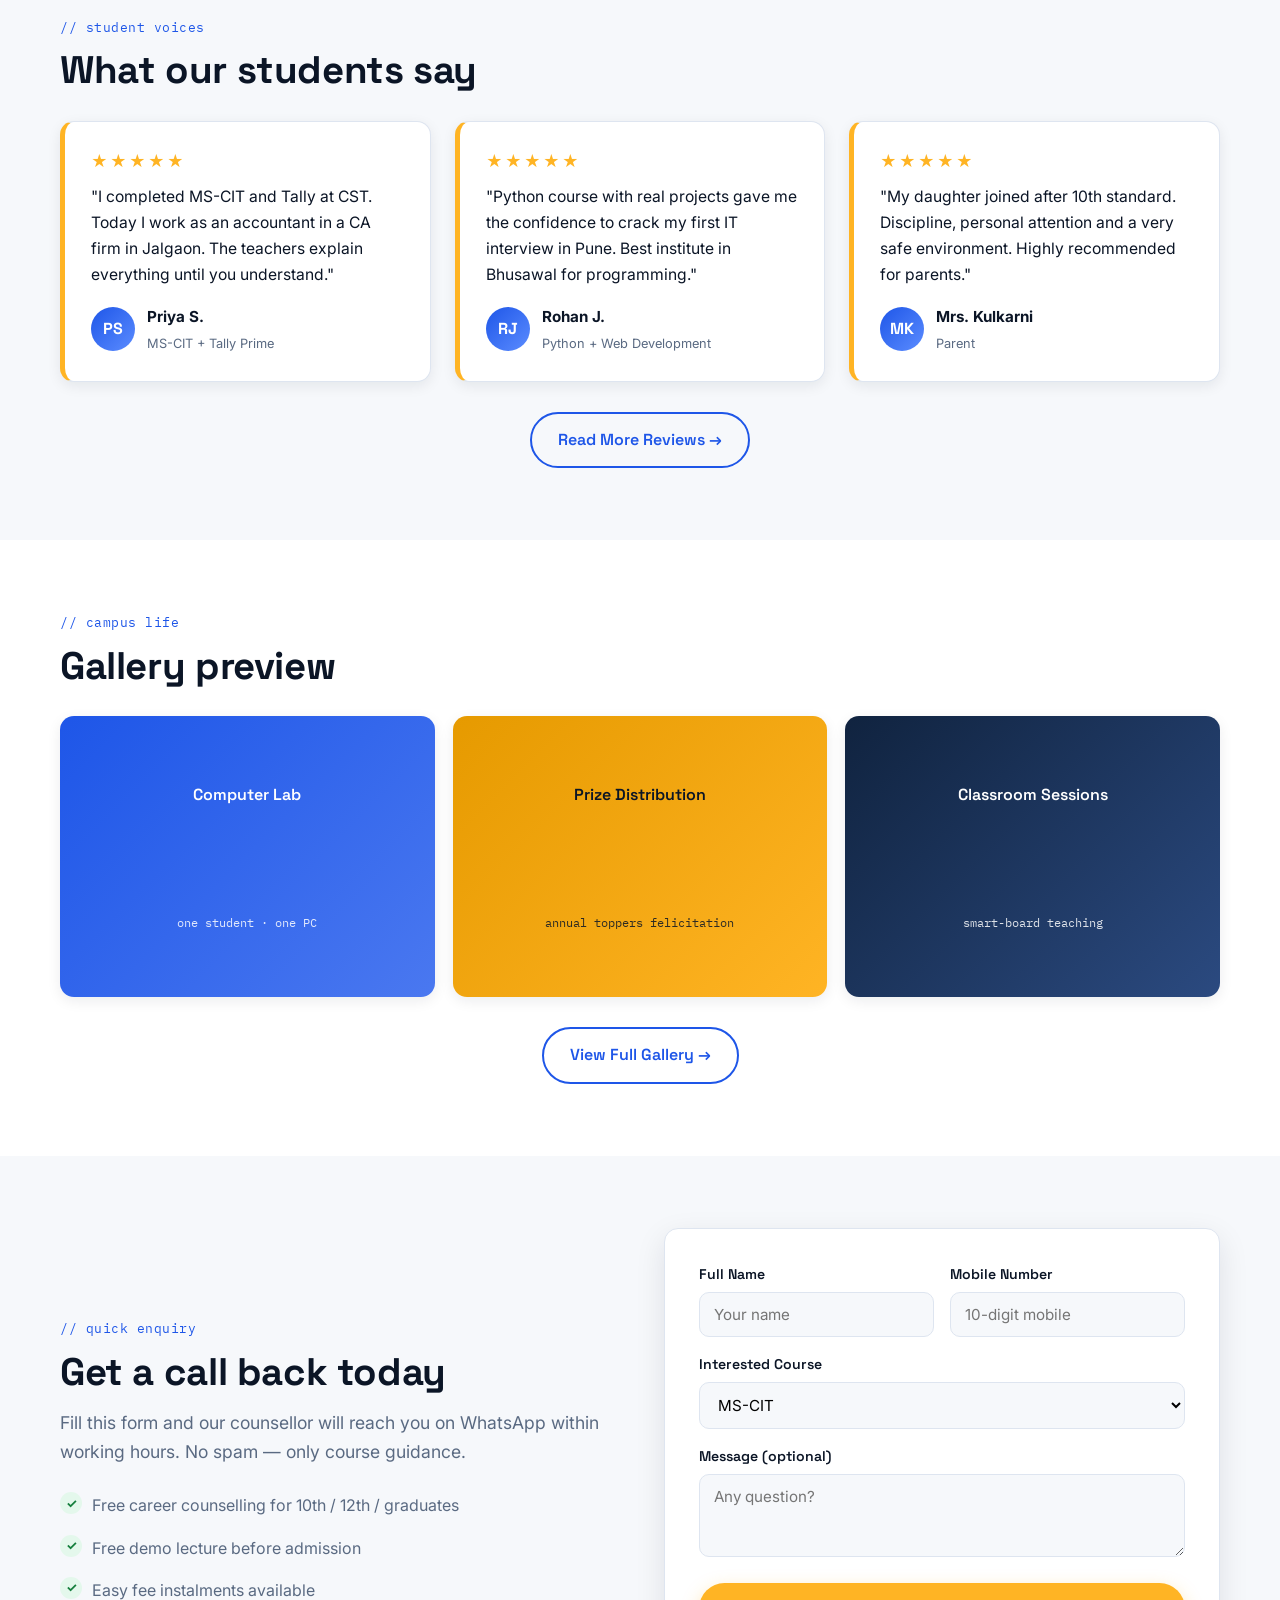
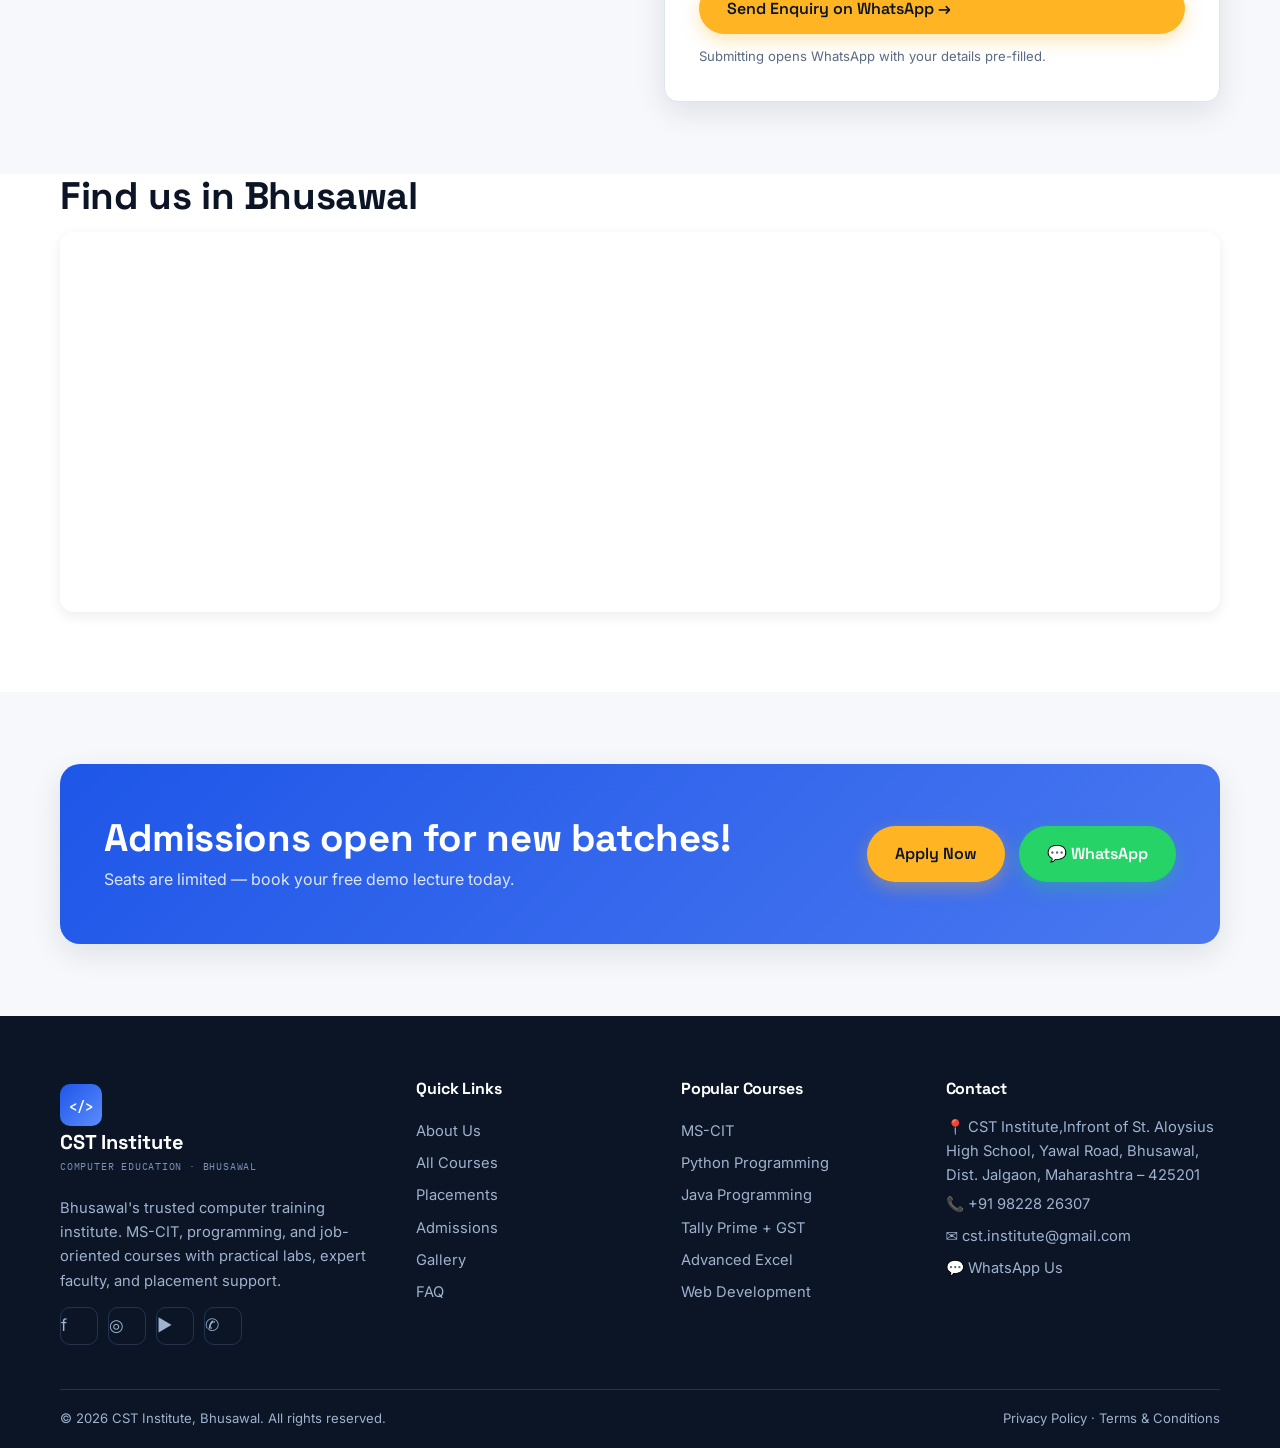
==== commit 6eb4f2cf: "Update index.html" ====
--- a/index.html
+++ b/index.html
@@ -63,7 +63,7 @@
       <div class="hero-badges">
         <div><strong data-count="5000" data-suffix="+">0</strong><span>Students Trained</span></div>
         <div><strong data-count="13" data-suffix="+">0</strong><span>Courses Offered</span></div>
-        <div><strong data-count="15" data-suffix="+">0</strong><span>Years of Trust</span></div>
+        <div><strong data-count="25" data-suffix="+">0</strong><span>Years of Trust</span></div>
       </div>
     </div>
     <div class="terminal reveal" aria-hidden="true">
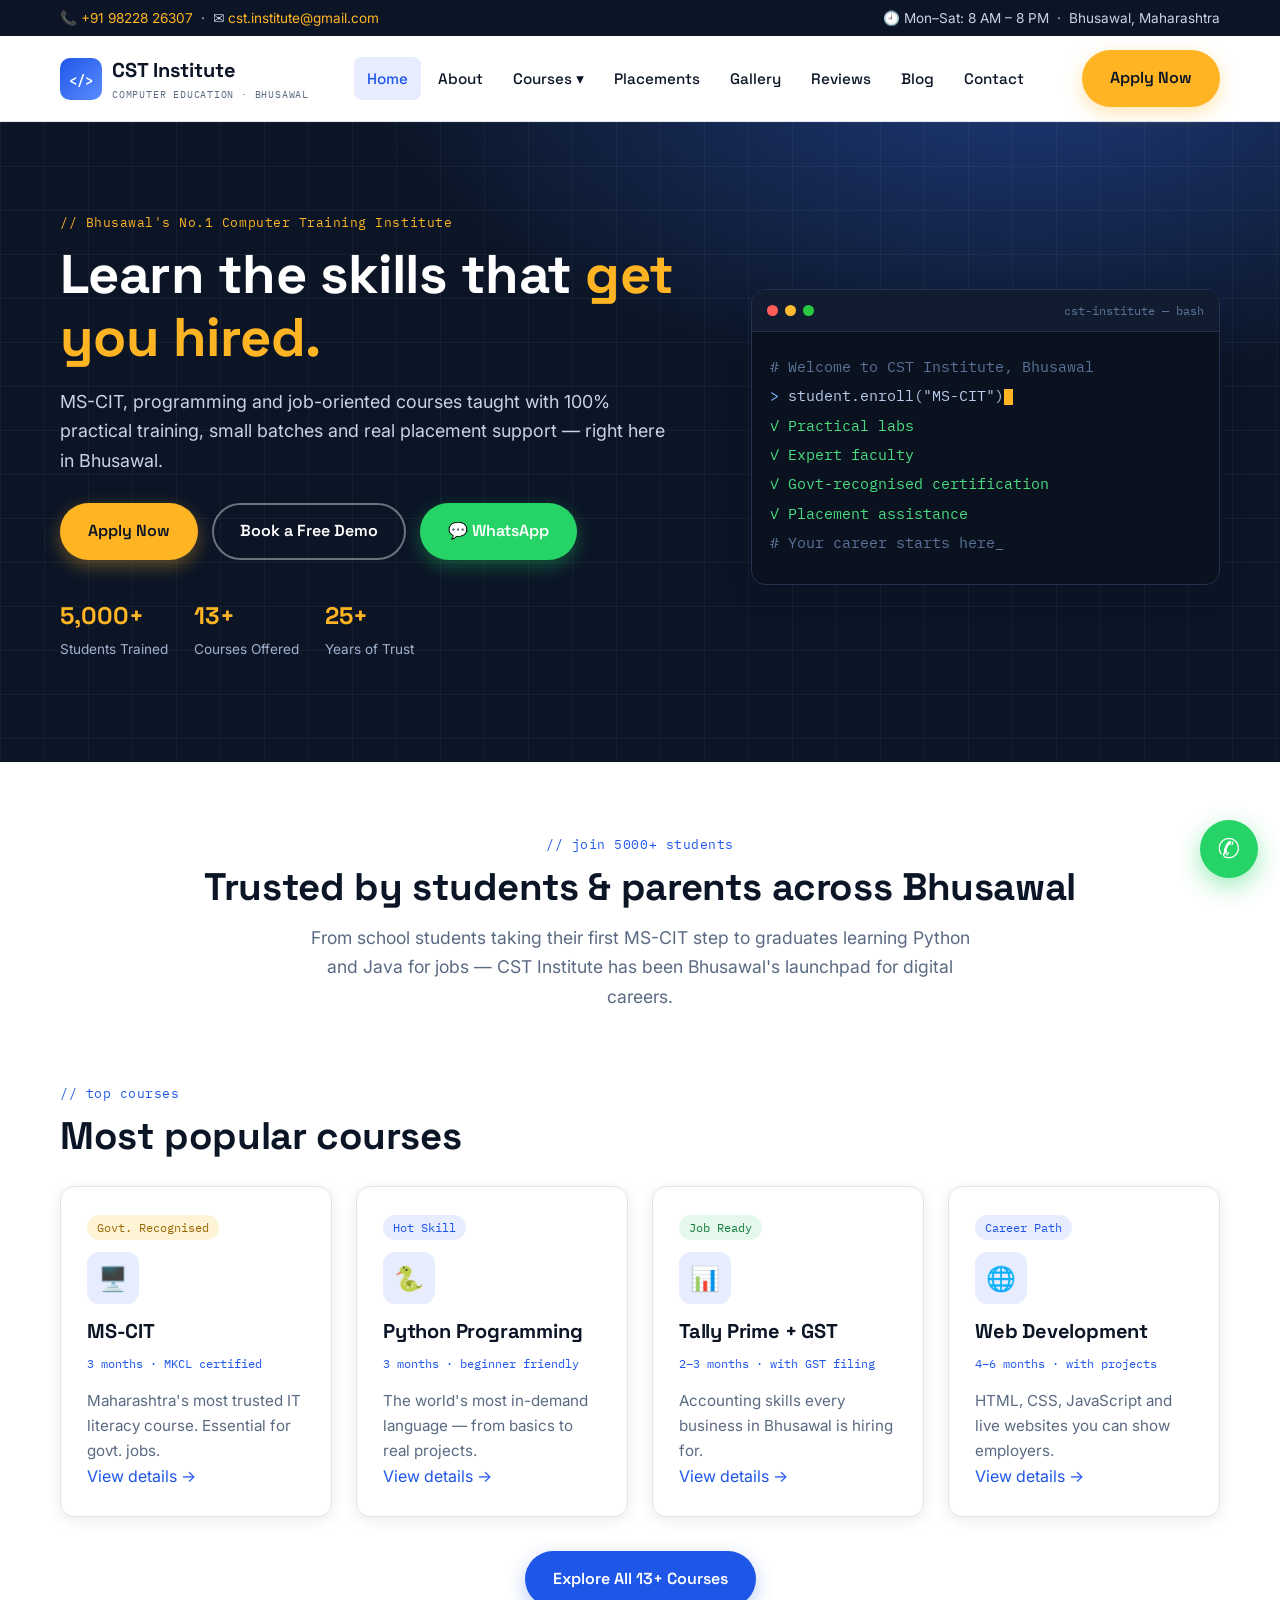
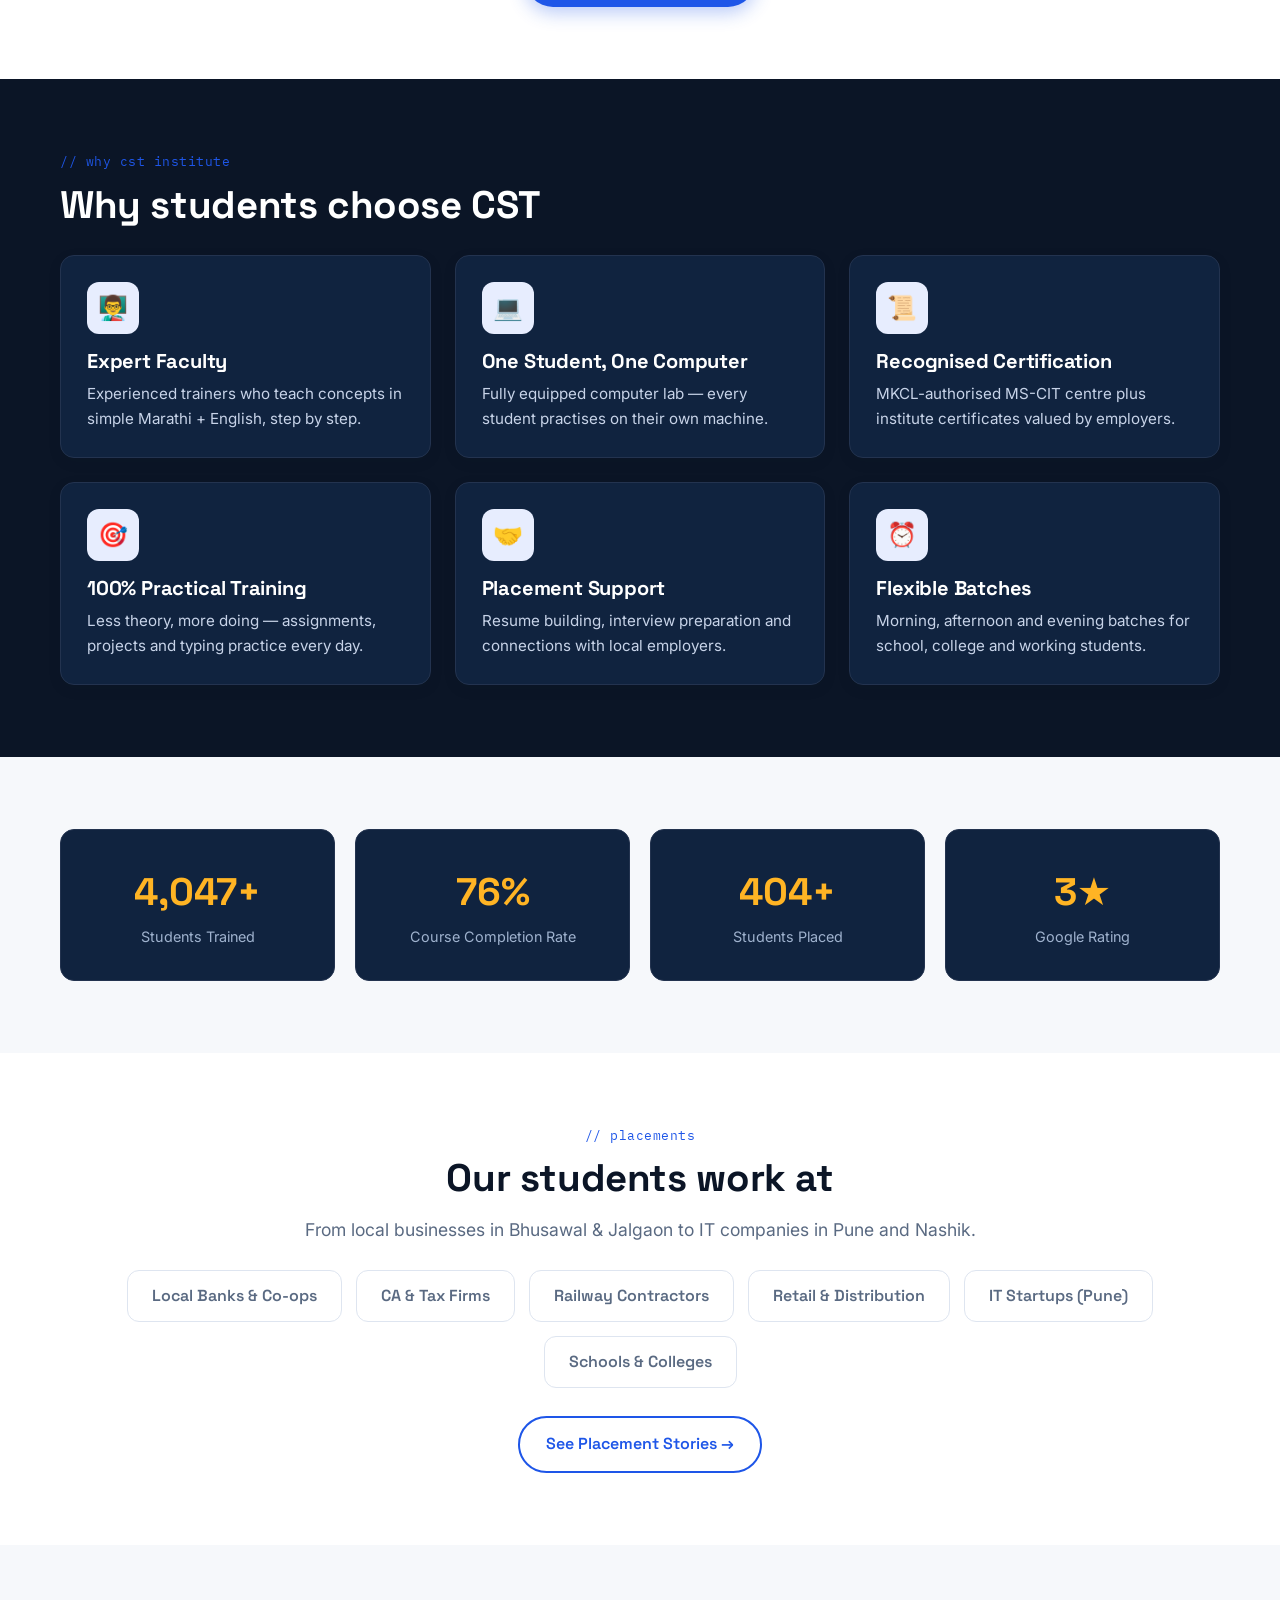
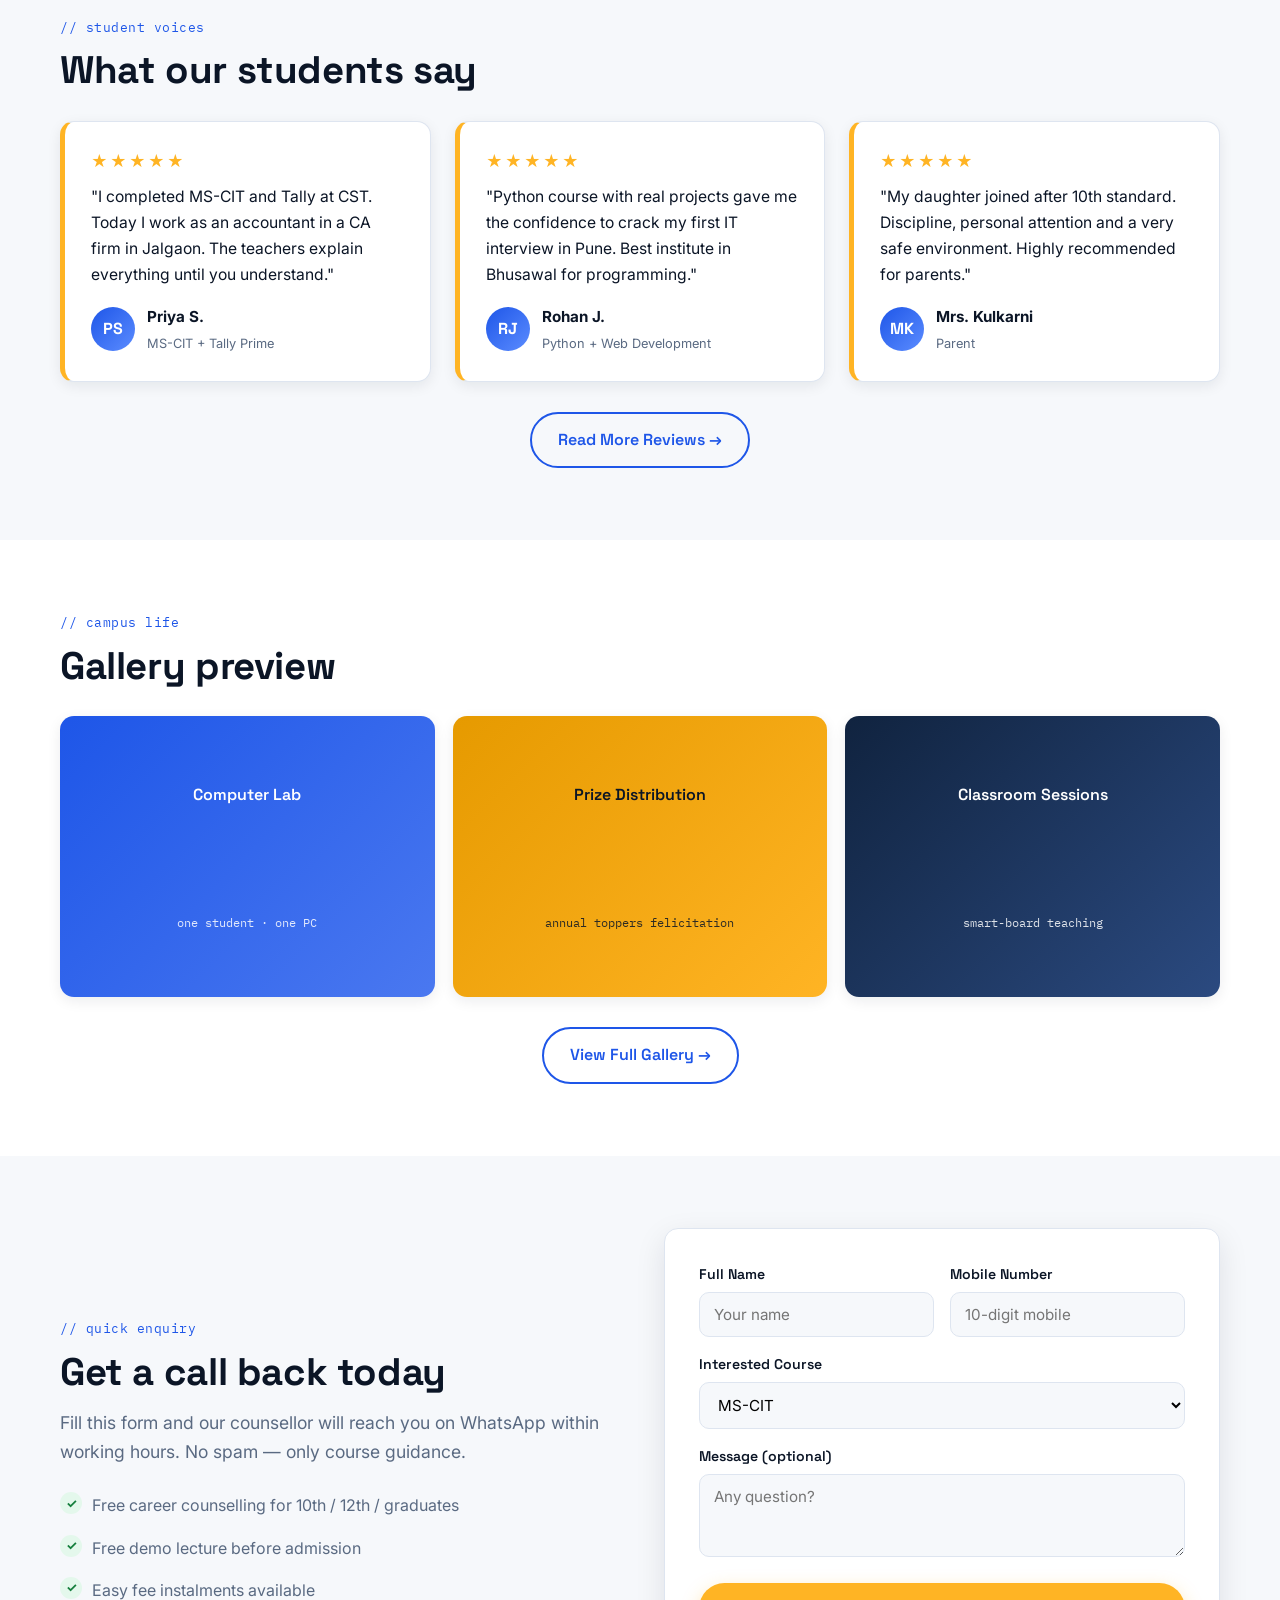
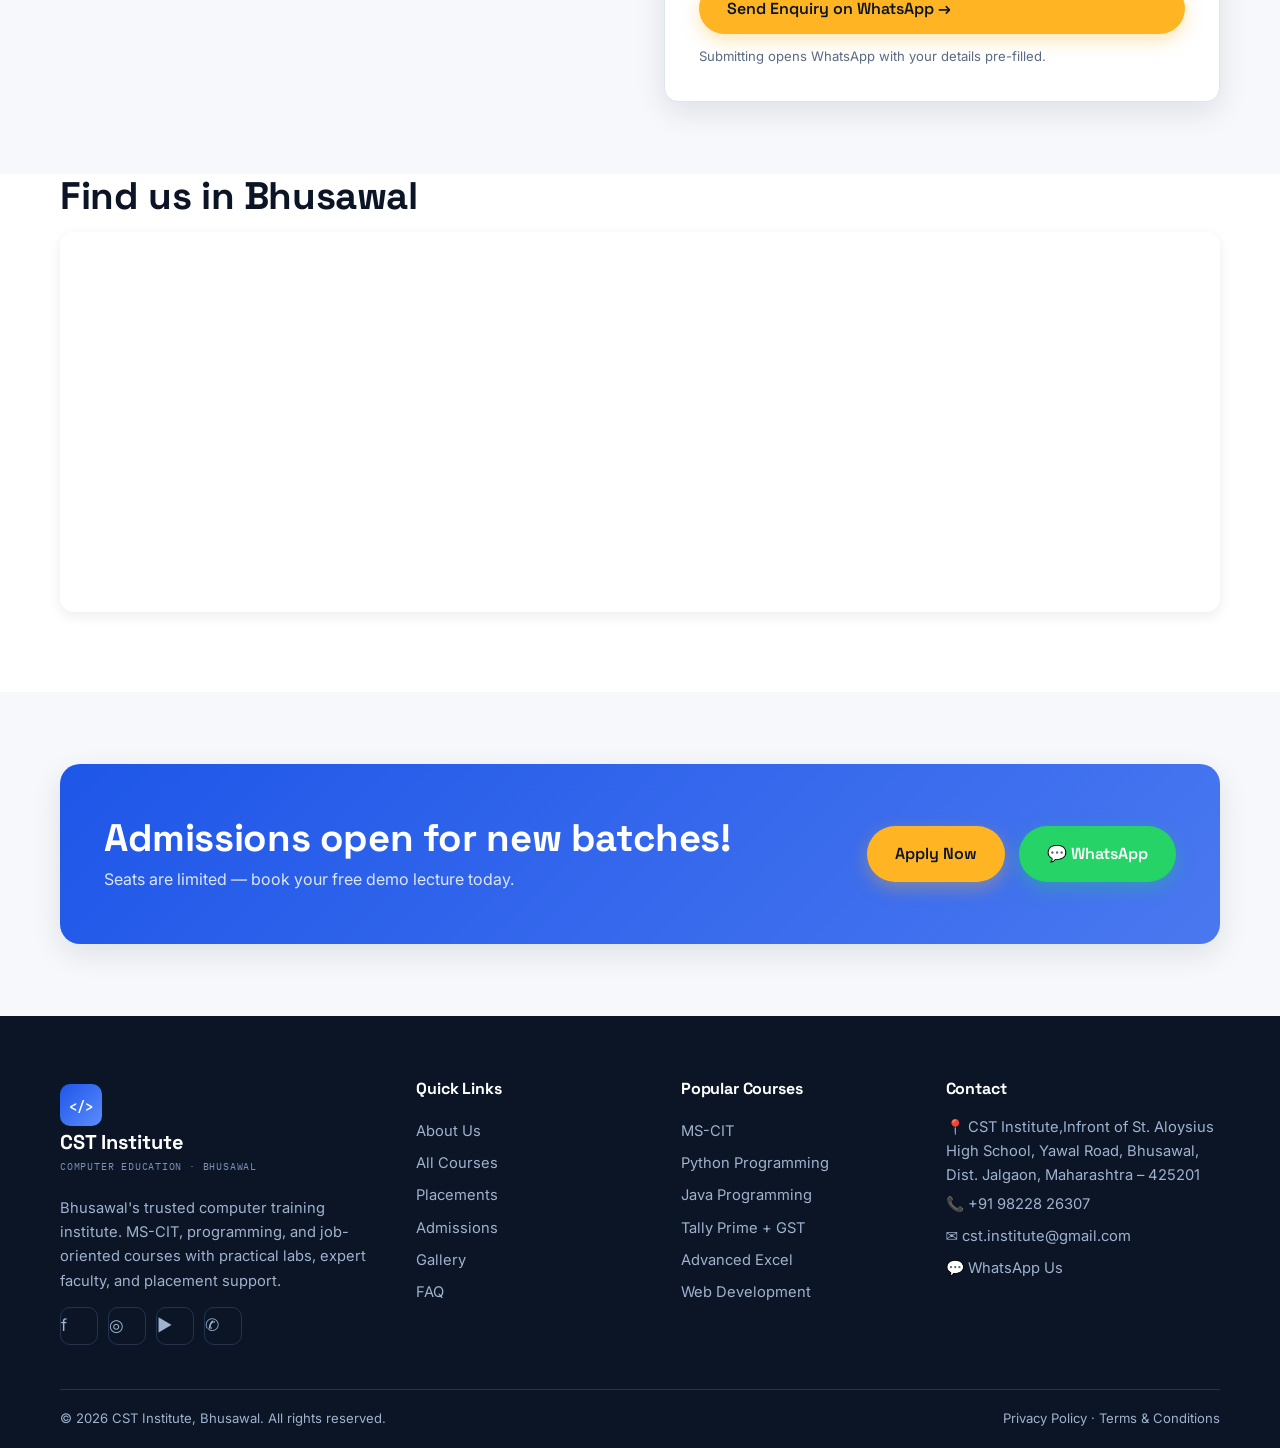
==== commit 09bc4afb: "Update index.html" ====
--- a/index.html
+++ b/index.html
@@ -17,7 +17,7 @@
 
 <div class="topbar">
   <div class="container">
-    <span>📞 <a href="tel:+917083021167">+91 98228 26307</a> &nbsp;·&nbsp; ✉️ <a href="mailto:info@cstinstitute.in">info@cstinstitute.in</a></span>
+    <span>📞 <a href="tel:+917083021167">+91 98228 26307</a> &nbsp;·&nbsp; ✉️ <a href="mailto:chavhan.cst@gmail.com">cst.institute@gmail.com</a></span>
     <span>🕘 Mon–Sat: 8 AM – 8 PM &nbsp;·&nbsp; Bhusawal, Maharashtra</span>
   </div>
 </div>
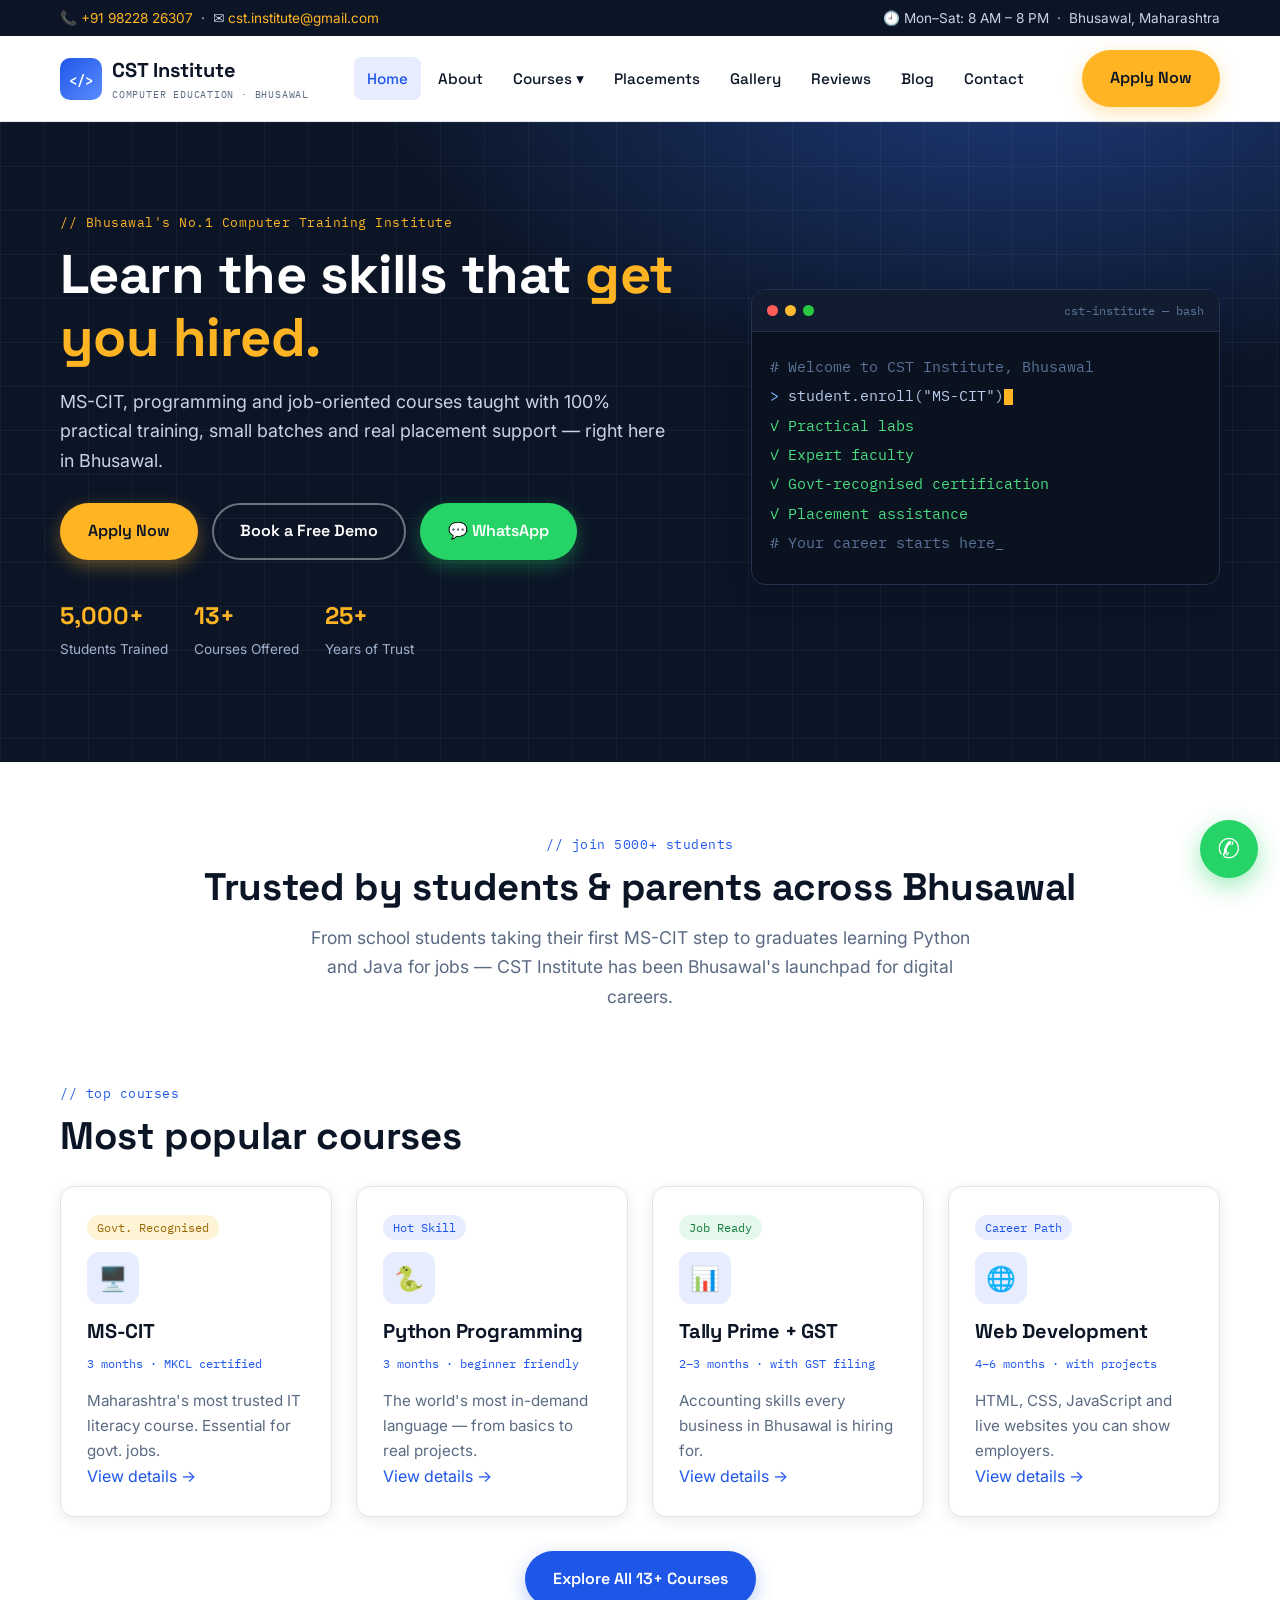
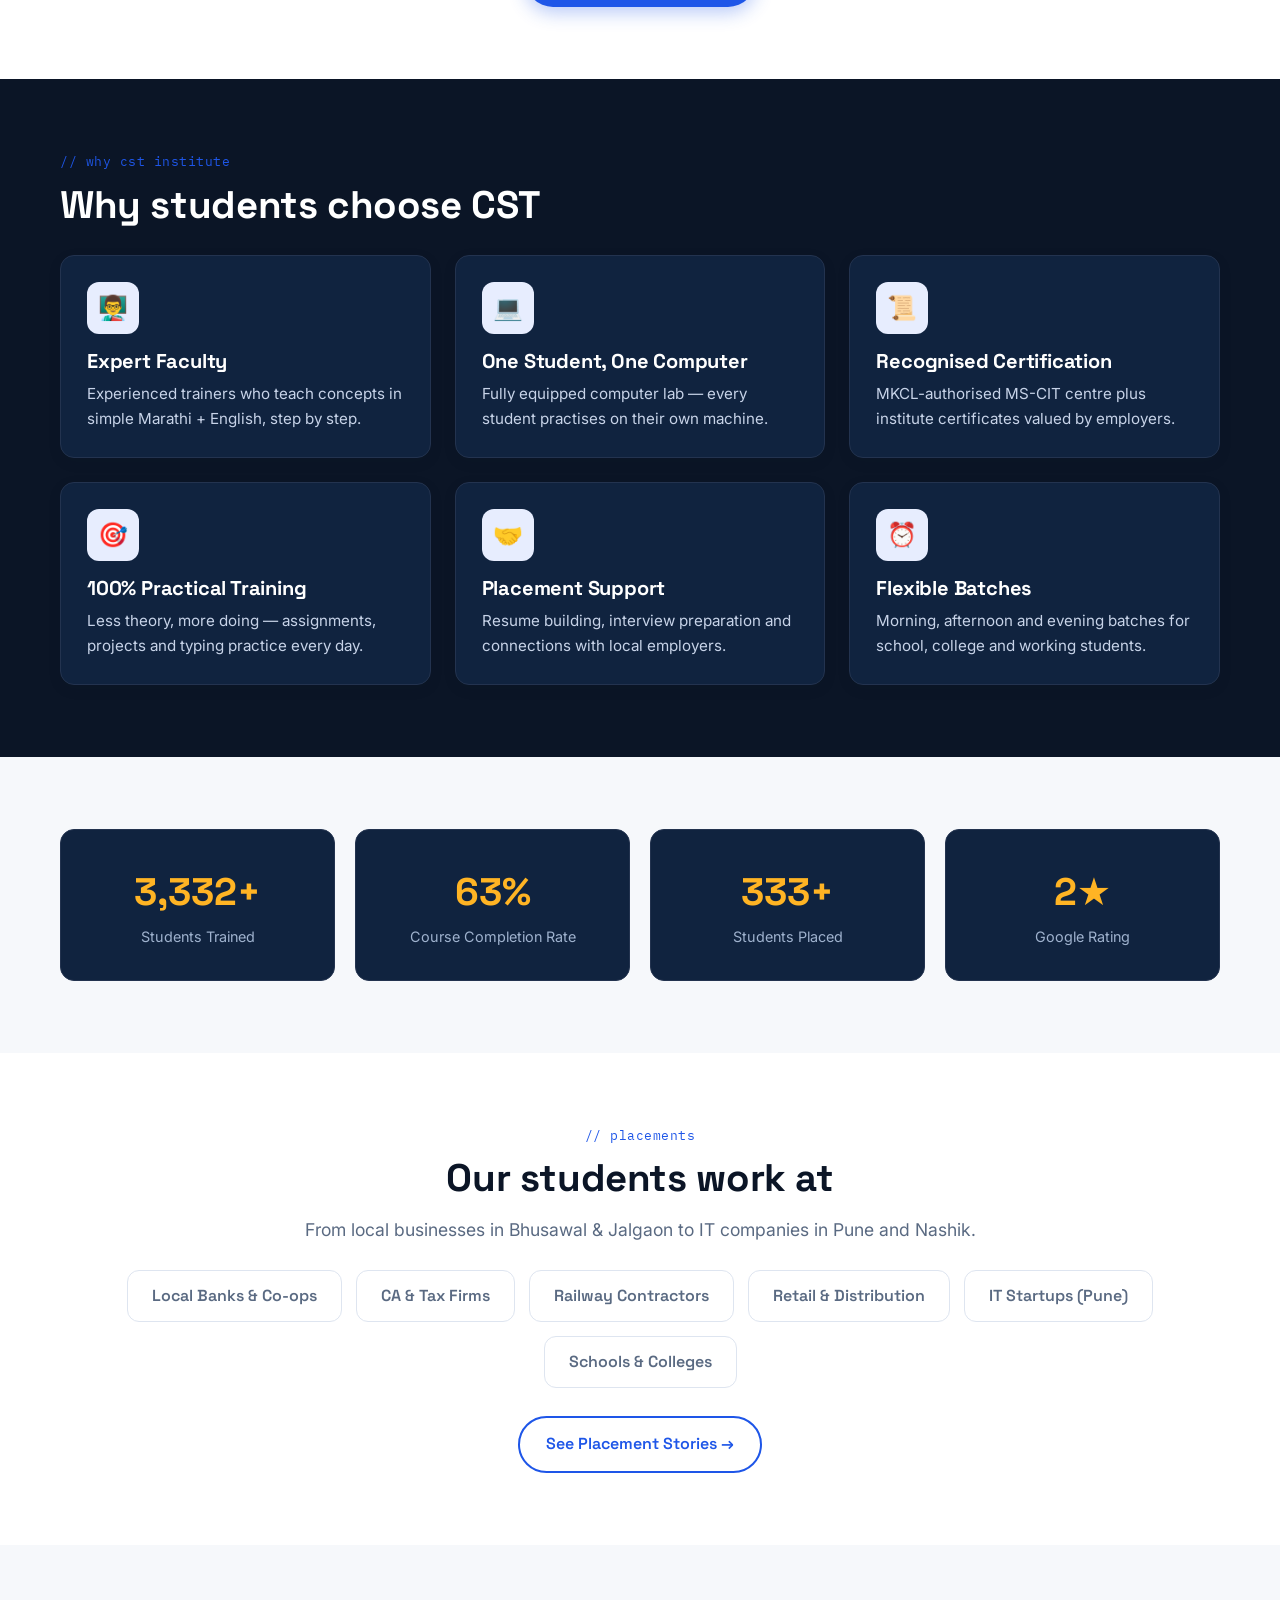
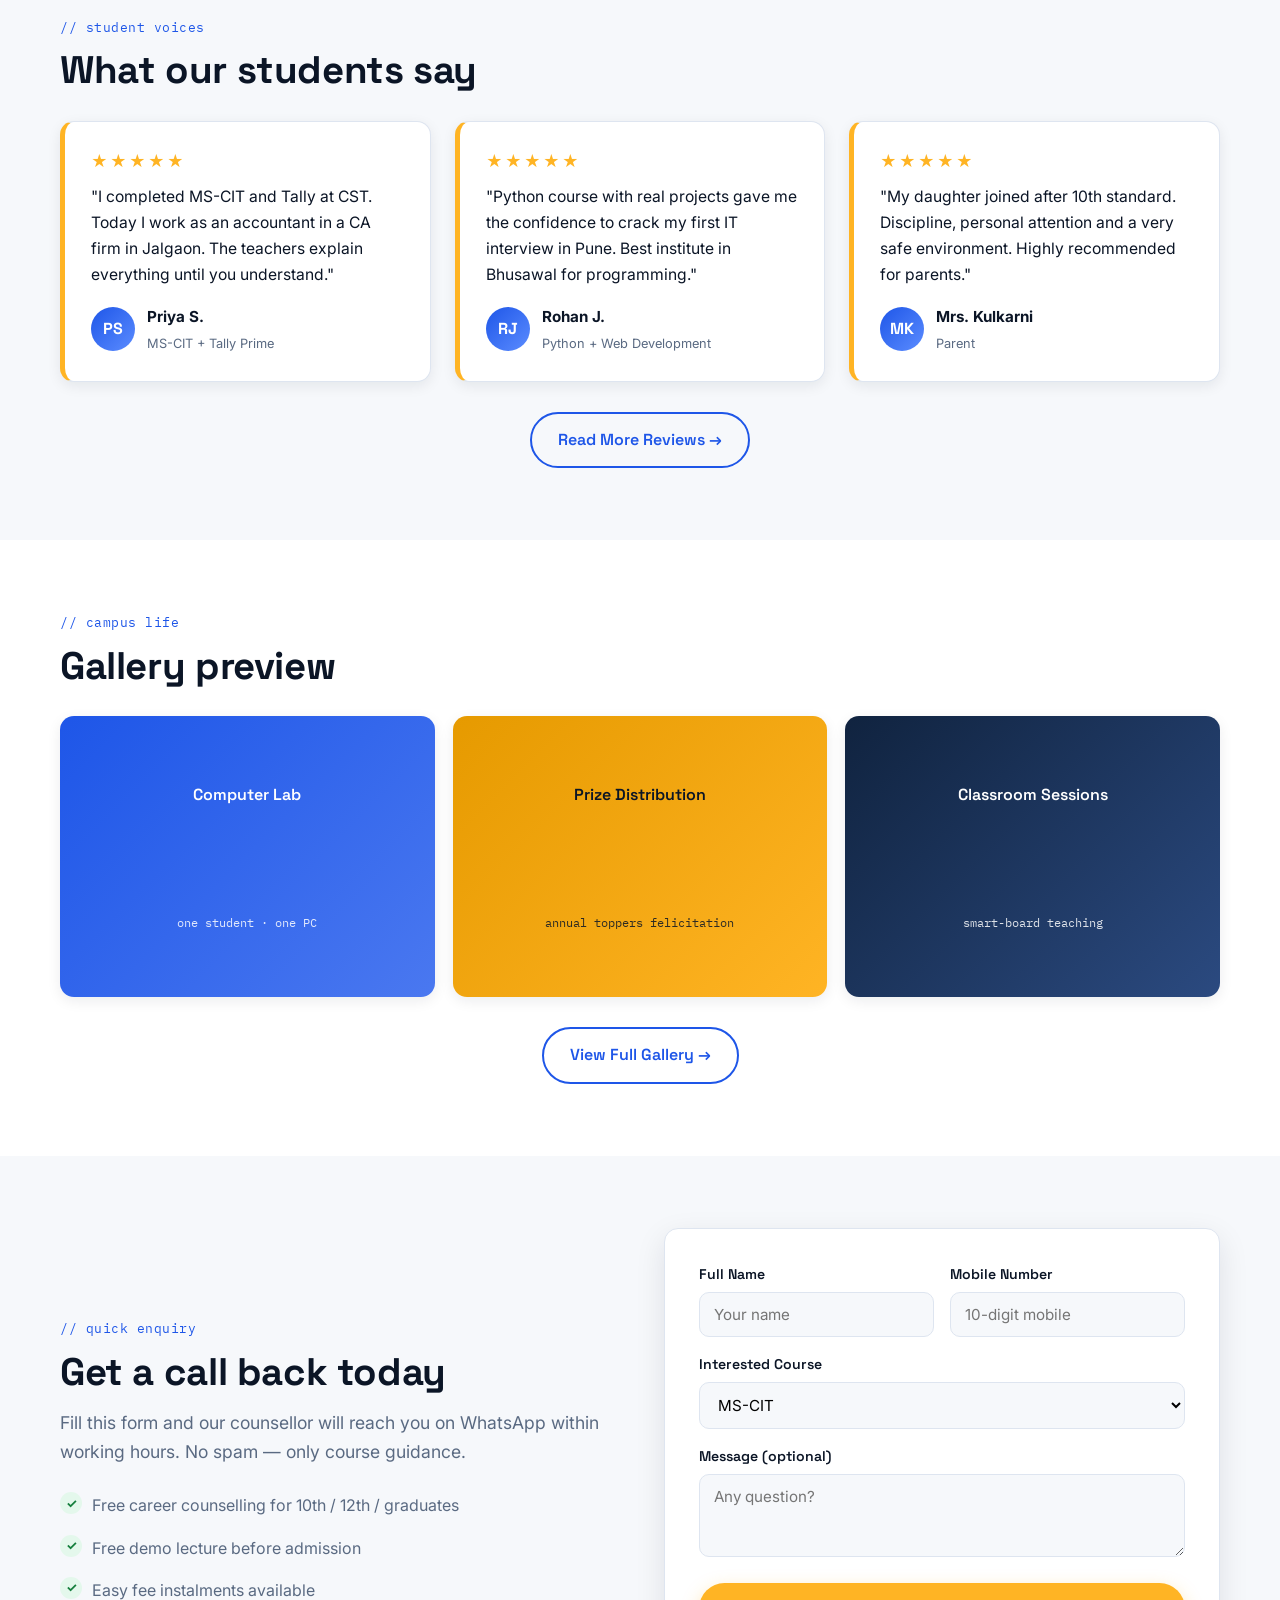
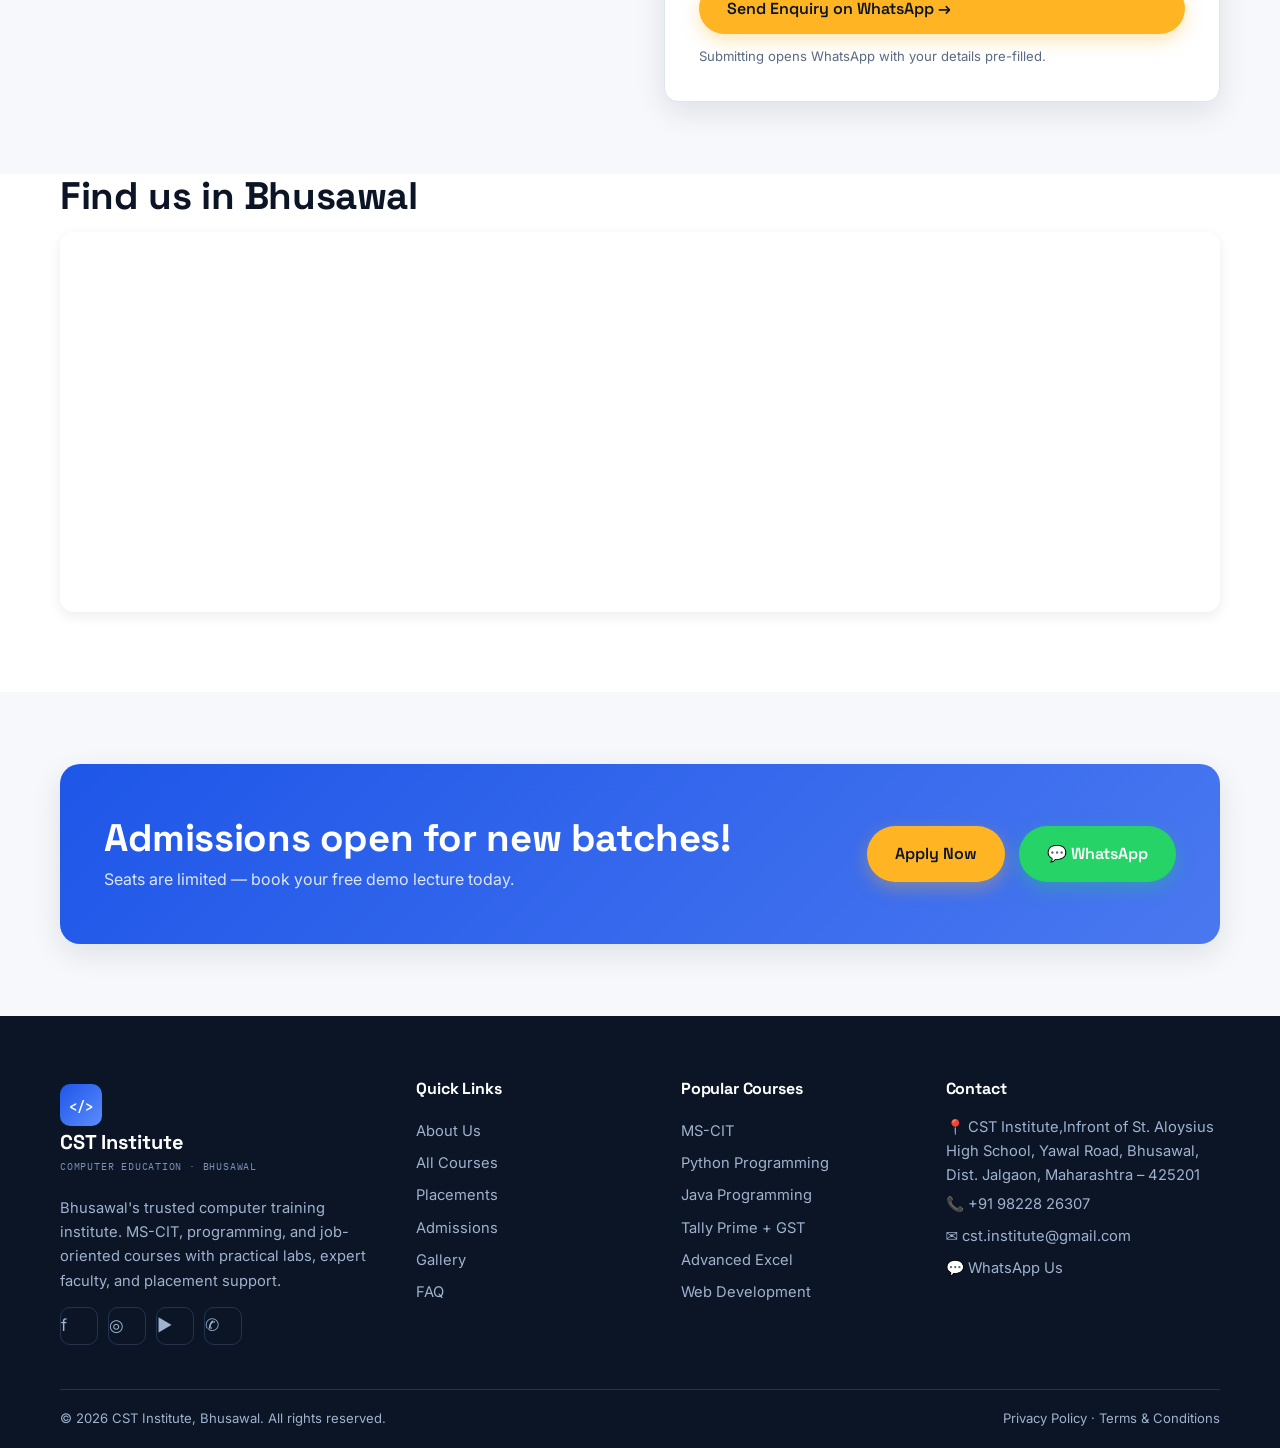
==== commit 3ee99c2a: "Update index.html" ====
--- a/index.html
+++ b/index.html
@@ -11,7 +11,7 @@
 <link rel="preconnect" href="https://fonts.googleapis.com">
 <link rel="preconnect" href="https://fonts.gstatic.com" crossorigin>
 <link href="https://fonts.googleapis.com/css2?family=Space+Grotesk:wght@500;600;700&family=Inter:wght@400;500;600&family=IBM+Plex+Mono:wght@400;500&display=swap" rel="stylesheet">
-<link rel="stylesheet" href="assets/style.css">
+<link rel="icon" type="image/png" href="favicon.png"> <link rel="stylesheet" href="assets/style.css">
 </head>
 <body data-wa="917083021167">
 
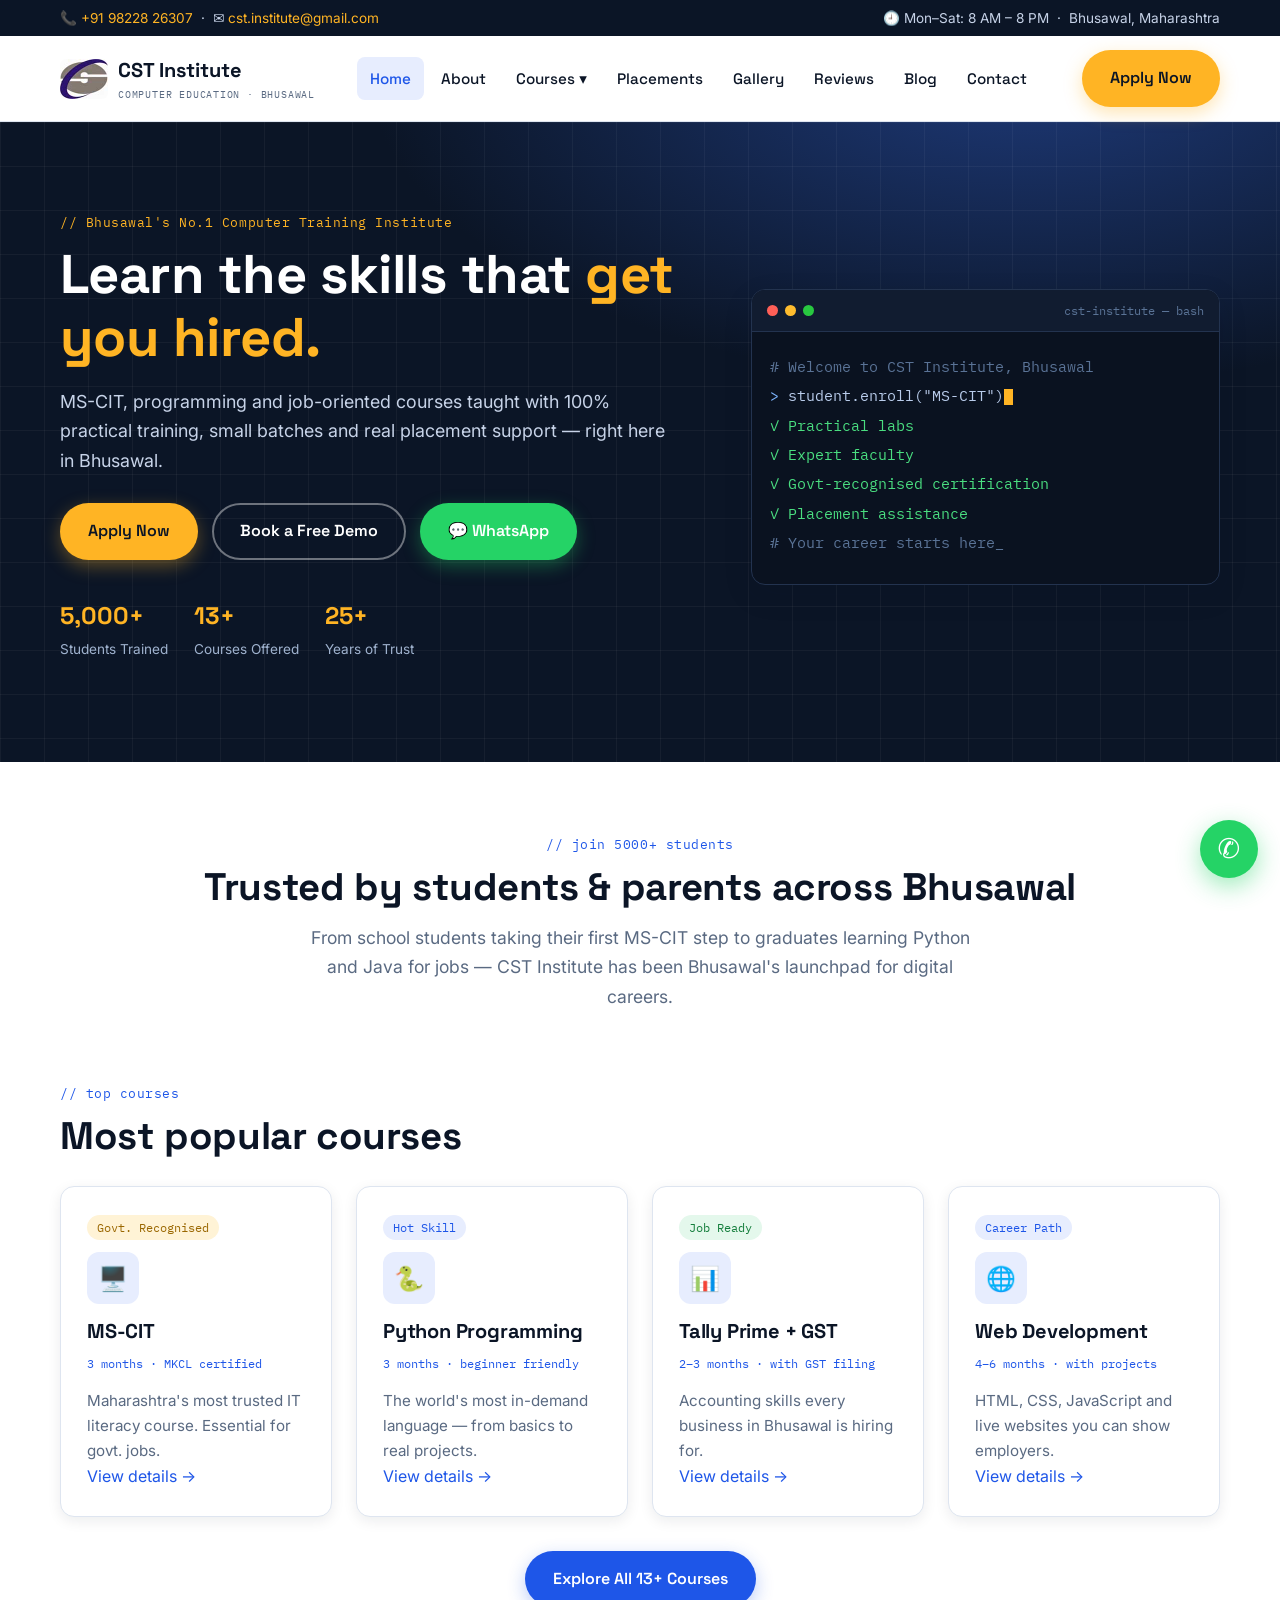
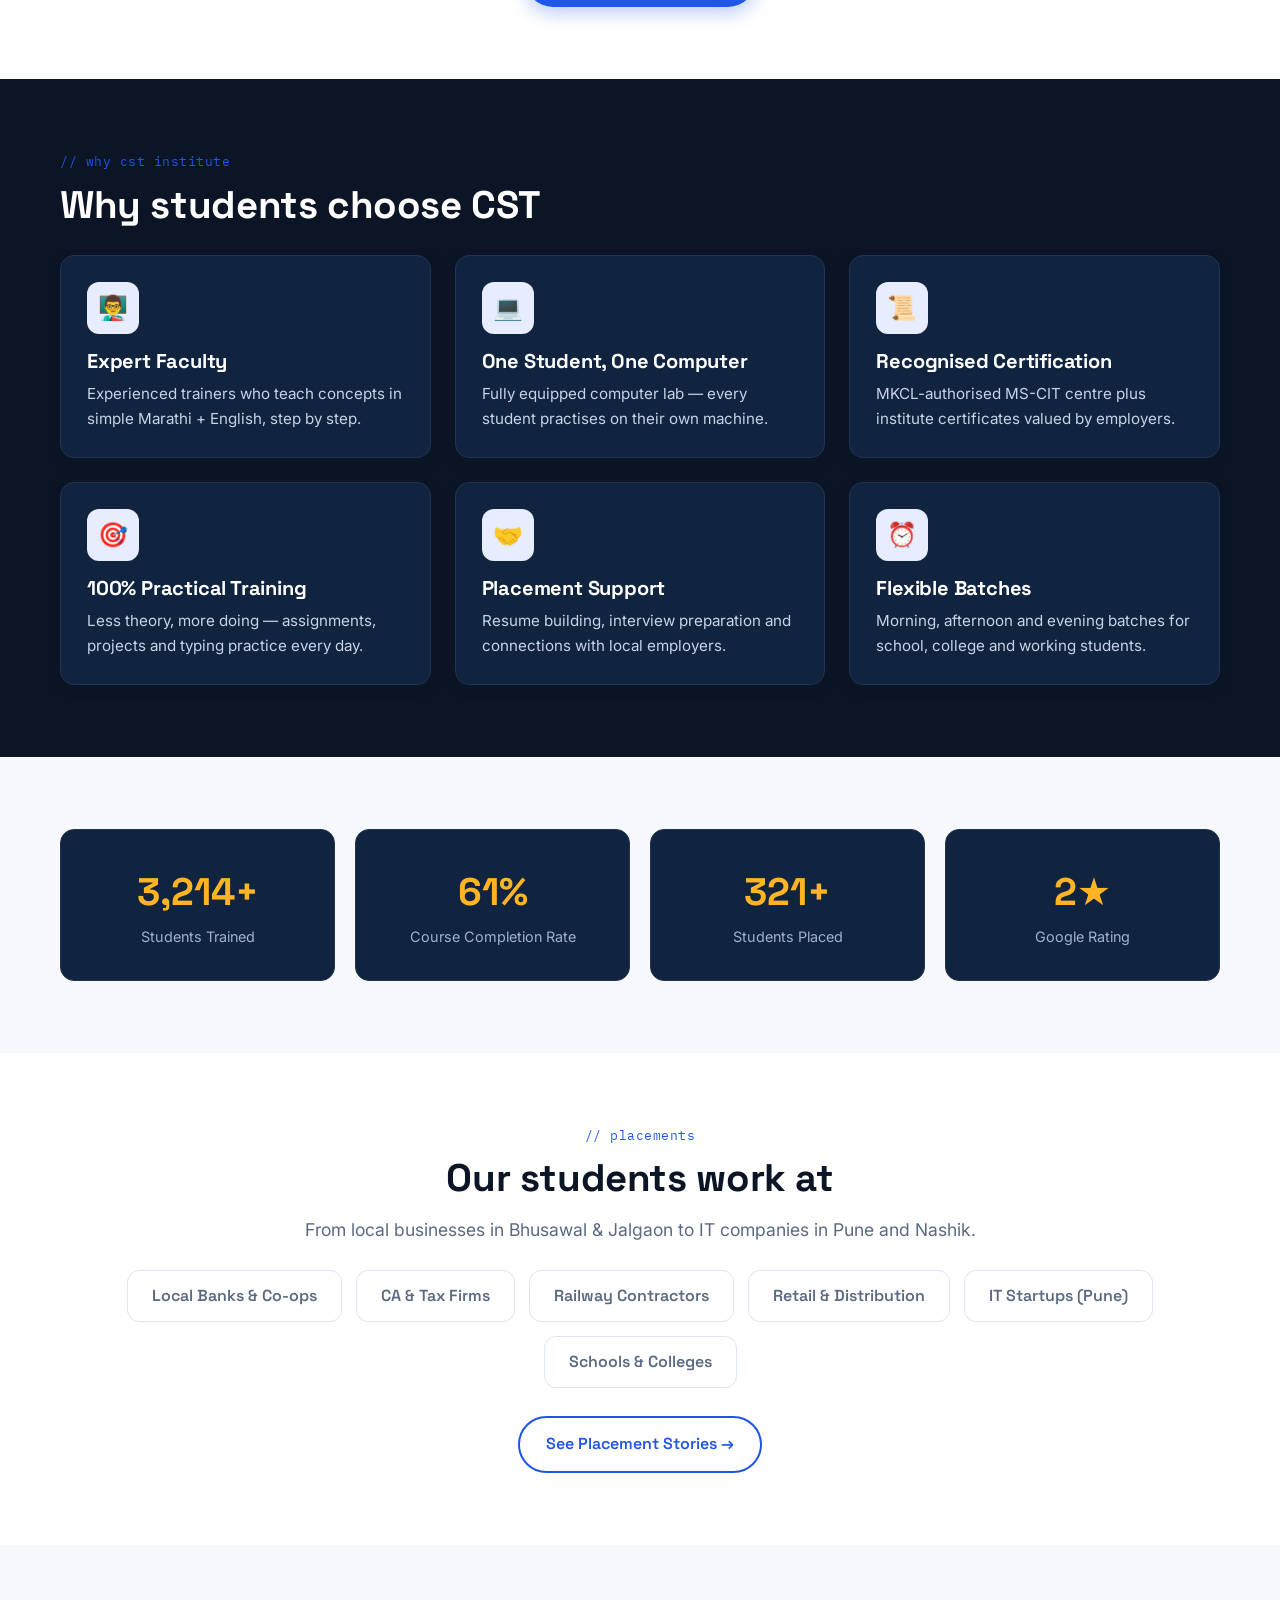
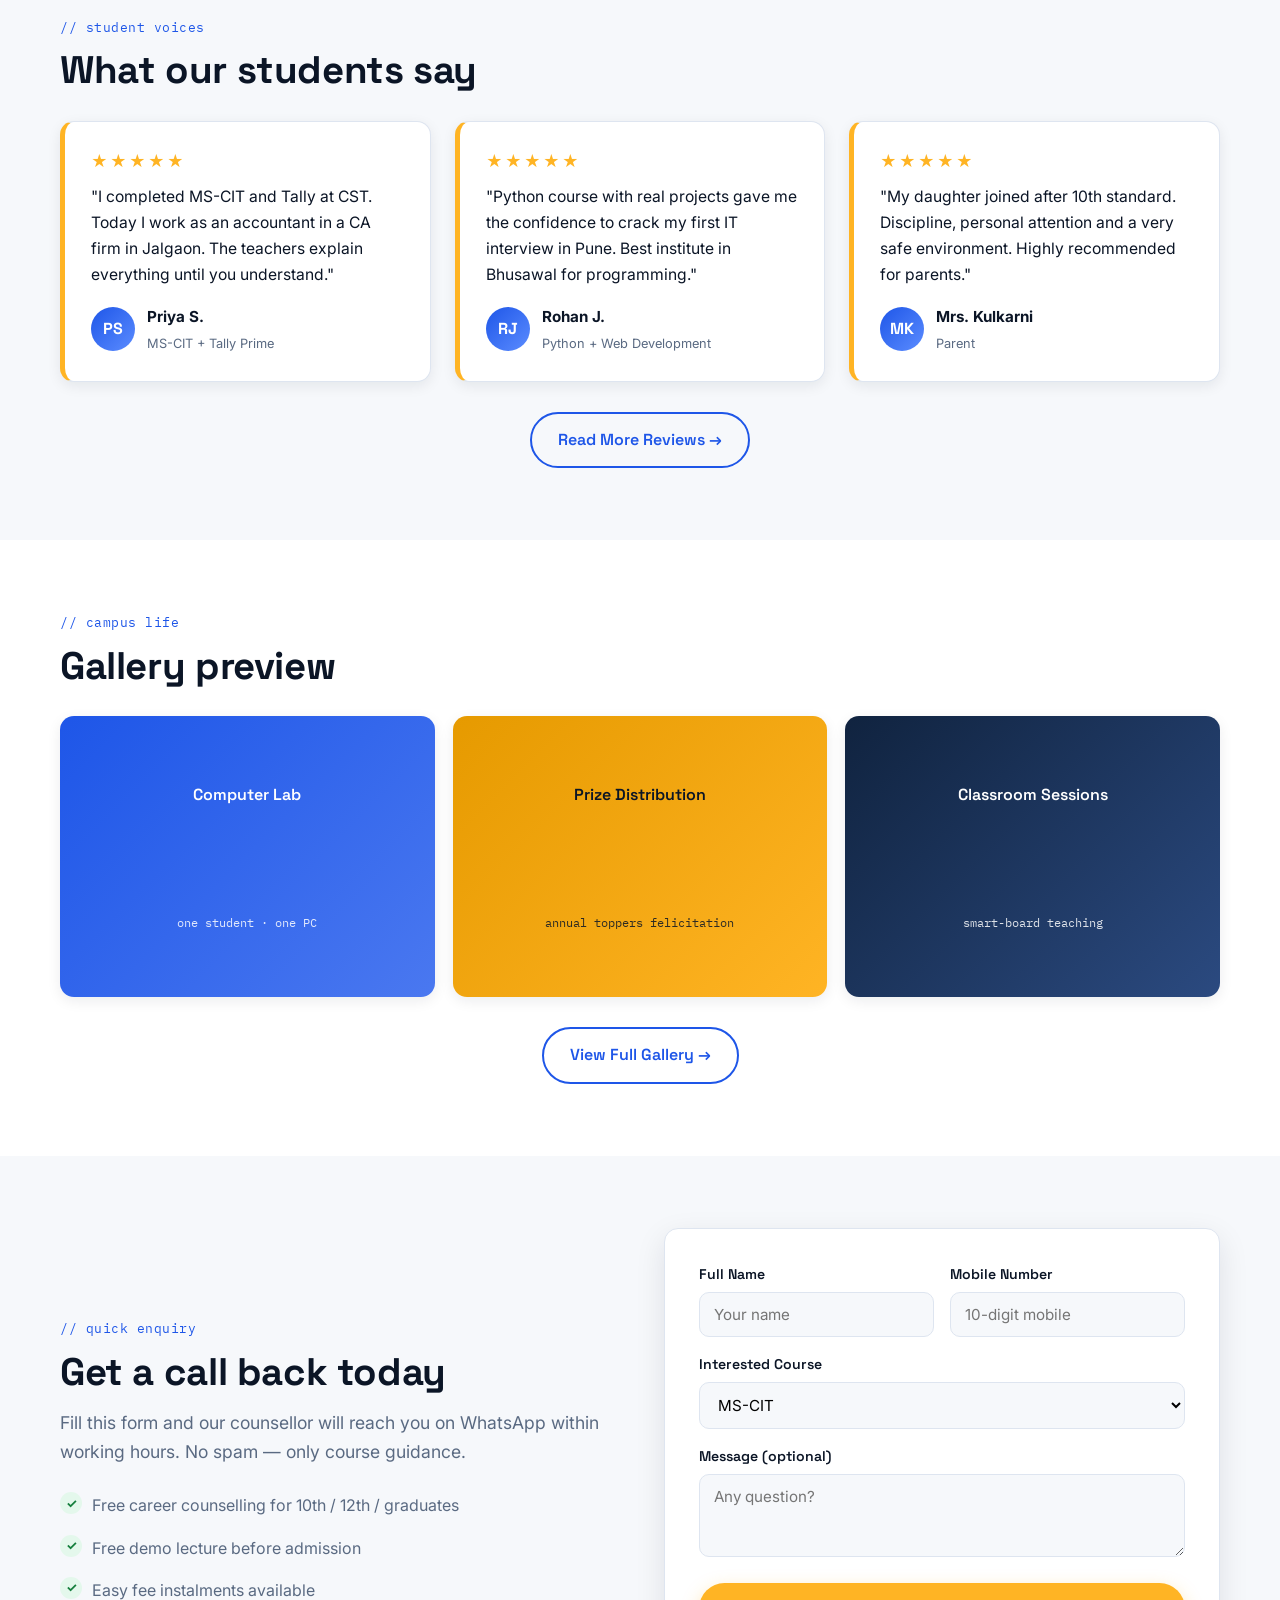
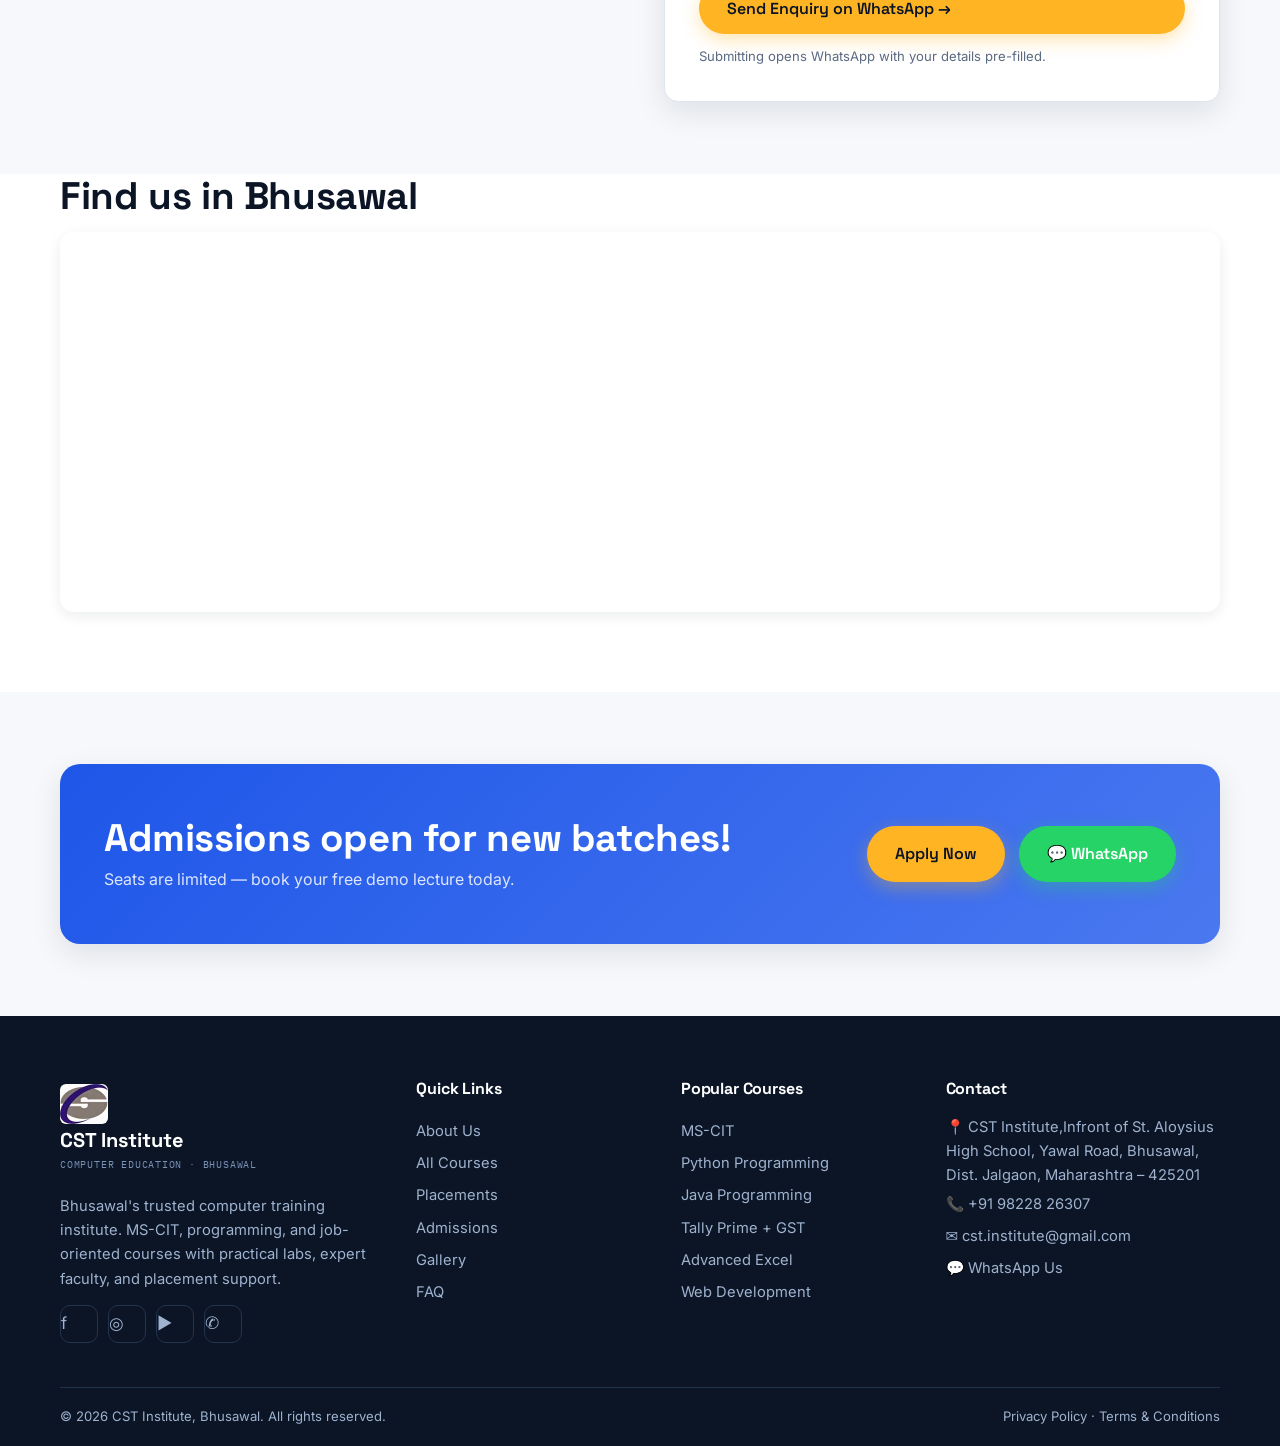
==== commit 76ba8f1e: "updated" ====
--- a/index.html
+++ b/index.html
@@ -23,7 +23,7 @@
 </div>
 <header class="site">
   <div class="container nav">
-    <a class="logo" href="index.html"><span class="mark">&lt;/&gt;</span><span>CST Institute<small>COMPUTER EDUCATION · BHUSAWAL</small></span></a>
+    <a class="logo" href="index.html"><img src="assets/cst-logo.jpg" alt="CST Institute" style="height:40px;vertical-align:middle;border-radius:6px"><span>CST Institute<small>COMPUTER EDUCATION · BHUSAWAL</small></span></a>
     <nav class="menu" id="menu">
       <a href="index.html" class="active">Home</a>
       <a href="about.html">About</a>
@@ -220,7 +220,7 @@
   <div class="container">
     <div class="footer-grid">
       <div>
-        <a class="logo" href="index.html" style="color:#fff"><span class="mark">&lt;/&gt;</span><span>CST Institute<small style="color:#7B92B8">COMPUTER EDUCATION · BHUSAWAL</small></span></a>
+        <a class="logo" href="index.html" style="color:#fff"><img src="assets/cst-logo.jpg" alt="CST Institute" style="height:40px;vertical-align:middle;border-radius:6px"><span>CST Institute<small style="color:#7B92B8">COMPUTER EDUCATION · BHUSAWAL</small></span></a>
         <p style="margin-top:16px;color:#9FB2CE">Bhusawal's trusted computer training institute. MS-CIT, programming, and job-oriented courses with practical labs, expert faculty, and placement support.</p>
         <div class="socials">
           <a href="#" aria-label="Facebook">f</a>
